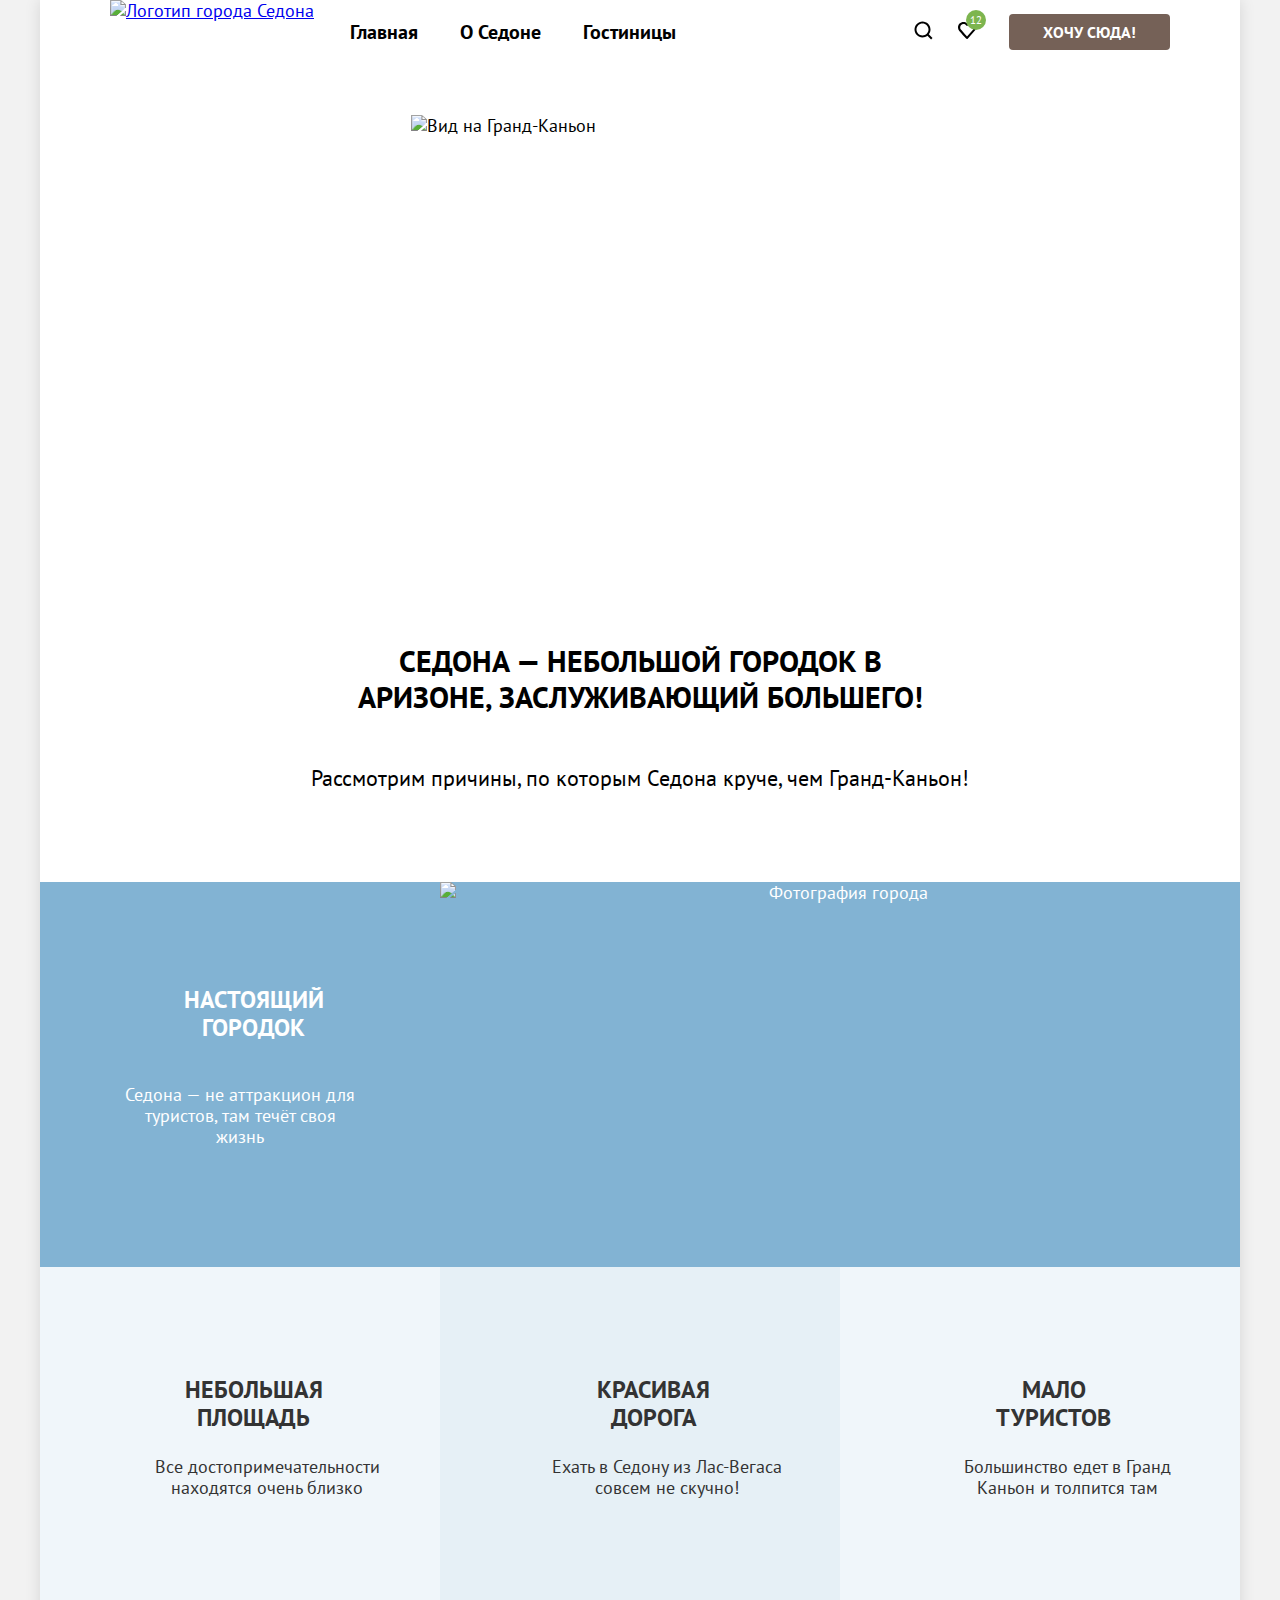
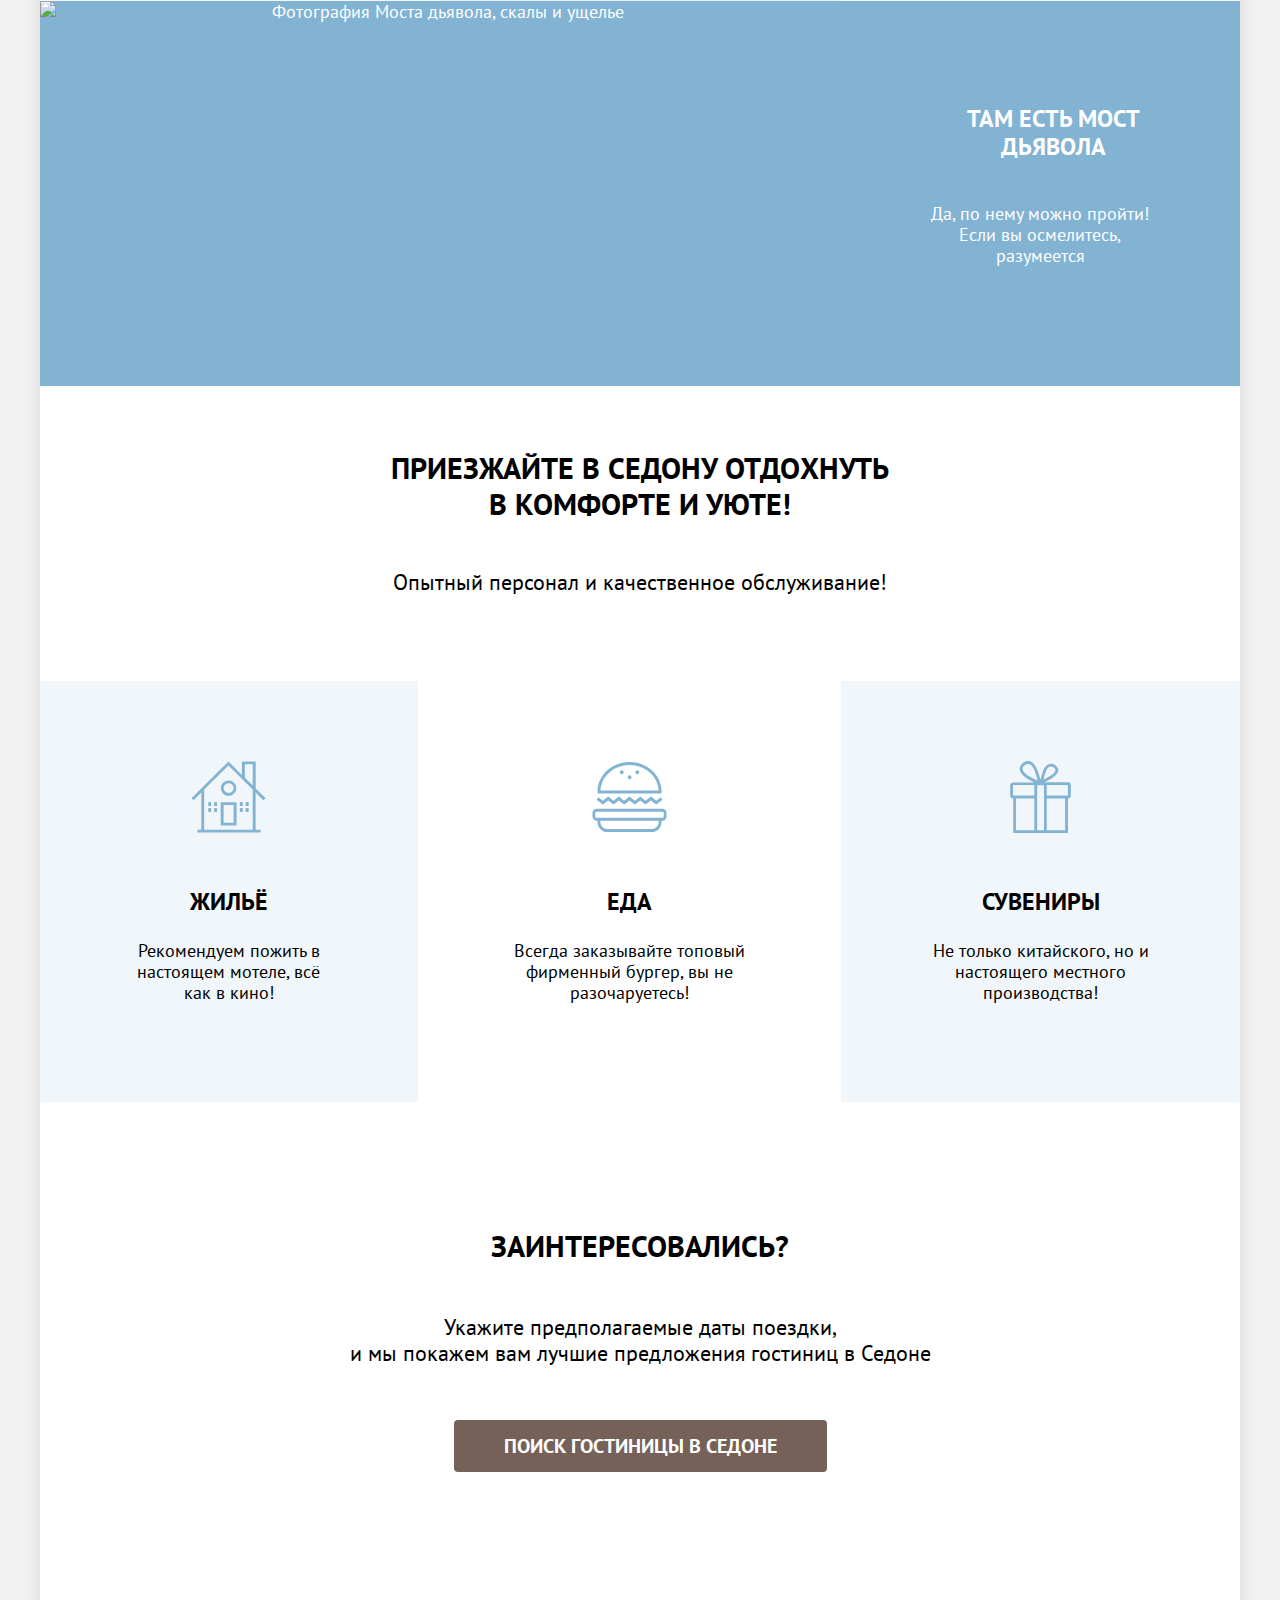
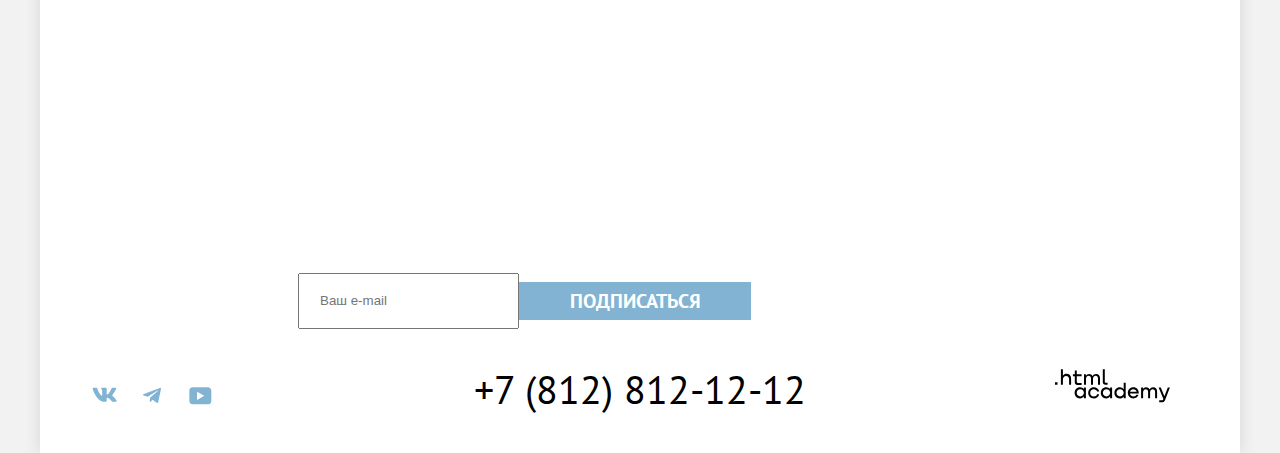
==== index.html @ f5851c2d "Вносит изменения в карточку гостиницы" ====
<!DOCTYPE html>
<html lang="ru">

  <head>
    <meta charset="utf-8">
    <title>HTML Academy: Седона</title>
    <link rel="stylesheet" href="styles/styles.css">
  </head>

  <body>
    <div class="page-wrapper">

      <header class="page-header">

        <!-- Главная навигация -->
        <nav class="navigation">
          <a class="logo" href="index.html" aria-current="page">
            <img src="images/header/logo.svg" width="140" height="70" alt="Логотип города Седона">
          </a>
          <ul class="navigation-list navigation-main">
            <li class="navigation-item navigation-item-active">
              <a class="navigation-link" href="#" aria-current="page">Главная</a>
            </li>
            <li class="navigation-item">
              <a class="navigation-link" href="#">О Седоне</a>
            </li>
            <li class="navigation-item">
              <a class="navigation-link" href="catalog.html">Гостиницы</a>
            </li>
          </ul>

          <!-- Пользовательское меню -->
          <ul class="navigation-list navigation-user">
            <li class="navigation-item">
              <a class="icon-button-search" href="#">
                <svg class="navigation-icon" aria-hidden="true" focusable="false" width="20" height="20"
                  viewBox="0 0 20 20" fill="none" xmlns="http://www.w3.org/2000/svg">
                  <path
                    d="m19.5 18.008-3.7-3.68c1-1.292 1.7-2.983 1.7-4.872 0-4.376-3.6-7.956-8-7.956s-8 3.68-8 8.055c0 4.376 3.6 7.956 8 7.956 1.8 0 3.5-.597 4.9-1.69l3.7 3.679 1.4-1.492Zm-10-2.486c-3.3 0-6-2.685-6-5.967 0-3.282 2.7-5.967 6-5.967s6 2.685 6 5.967c0 3.282-2.7 5.967-6 5.967Z"
                    fill="#000" />
                </svg>
                <span class="visually-hidden">Поиск</span>
              </a>
            </li>
            <li class="navigation-item">
              <a class="icon-button-favor" href="#">
                <svg class="navigation-icon" aria-hidden="true" focusable="false" width="20" height="20"
                  viewBox="0 0 20 20" fill="none" xmlns="http://www.w3.org/2000/svg">
                  <path
                    d="M9.9 19c-.3 0-.6-.1-.8-.4-5.4-6.1-6.7-7.5-7-7.9C1.4 9.8 1 8.6 1 7.4 1 4.4 3.4 2 6.5 2 7.8 2 9 2.5 10 3.3c1-.8 2.3-1.3 3.5-1.3 3 0 5.5 2.4 5.5 5.4 0 1.3-.5 2.5-1.3 3.4l-7 7.9c-.2.2-.4.3-.8.3Zm-6-9.5c.3.4 3.5 4 6.1 6.9l6.2-7c.5-.5.7-1.2.7-2 0-1.8-1.5-3.3-3.3-3.3-1 0-2 .5-2.7 1.3-.3.3-.6.4-.9.4-.3 0-.6-.2-.8-.4-.7-.8-1.7-1.3-2.7-1.3-1.8 0-3.3 1.5-3.3 3.3-.1.9.3 1.6.7 2.1-.1 0-.1 0 0 0Z"
                    fill="#000" />
                </svg>
                <span class="visually-hidden">Избранное</span>
                <span class="icon-counter">12</span>
              </a>
            </li>
            <li class="navigation-item">
              <a class="navigation-button button" href="#">Хочу сюда!</a>
            </li>
          </ul>
        </nav>

      </header>

      <main class="main-container page-main">

        <!-- Центральная вывеска -->

        <section class="hero">
          <h1 class="visually-hidden">Туристический город Седона</h1>
          <img class="hero-img" src="images/hero/welcome.svg" width="458" height="352" alt="Вид на Гранд-Каньон">
        </section>

        <!--- Секция с преимуществами --->

        <section class="advantages">
          <h2 class="hero-title">Седона — небольшой городок в Аризоне, заслуживающий большего!</h2>
          <p class="hero-description">Рассмотрим причины, по которым Седона круче, чем Гранд-Каньон!</p>

          <ol class="advantages-list">
            <li class="advantages-item-picture advantages-dark">
              <div class="advantages-wrapper">
                <h3 class="advantages-title">Настоящий городок</h3>
                <p class="advantages-text">Седона — не аттракцион для туристов, там течёт своя жизнь</p>
              </div>
              <img class="advantages-img" src="images/main/photo-1.jpg" width="800" height="385"
                alt="Фотография города">
            </li>
            <li class="advantages-item advantages-light">
              <h3 class="advantages-title">Небольшая площадь</h3>
              <p class="advantages-text">Все достопримечательности находятся очень близко</p>
            </li>
            <li class="advantages-item advantages-average">
              <h3 class="advantages-title">Красивая дорога</h3>
              <p class="advantages-text">Ехать в Седону из Лас-Вегаса совсем не скучно!</p>
            </li>
            <li class="advantages-item advantages-light">
              <h3 class="advantages-title">Мало туристов</h3>
              <p class="advantages-text">Большинство едет в Гранд Каньон и толпится там</p>
            </li>
            <li class="advantages-picture-item advantages-dark">
              <img class="advantages-img" src="images/main/photo-2.jpg" width="800" height="385"
                alt="Фотография Моста дьявола, скалы и ущелье">
              <div class="advantages-wrapper">
                <h3 class="advantages-title">Там есть мост дьявола</h3>
                <p class="advantages-text">Да, по нему можно пройти! Если вы осмелитесь, разумеется</p>
              </div>
            </li>
          </ol>
        </section>

        <!-- Приглашение -->
        <section class="invitation">
          <h2 class="invitation-title">Приезжайте в Седону отдохнуть в комфорте и уюте!</h2>
          <p class="invitation-text">Опытный персонал и качественное обслуживание!</p>
        </section>

        <!-- Особенности -->
        <section class="features">
          <h2 class="visually-hidden">Особенности</h2>
          <ul class="features-list">
            <li class="features-average features-house">
              <h3 class="features-title">Жильё</h3>
              <p class="features-text">Рекомендуем пожить в настоящем мотеле, всё как в кино!</p>
            </li>
            <li class="features-light features-food">
              <h3 class="features-title">Еда</h3>
              <p class="features-text">Всегда заказывайте топовый фирменный бургер, вы не разочаруетесь!</p>
            </li>
            <li class="features-average  features-souvenir">
              <h3 class="features-title">Сувениры</h3>
              <p class="features-text">Не только китайского, но и настоящего местного производства!</p>
            </li>
          </ul>
        </section>

        <!-- Поиск -->
        <section class="search">
          <h2 class="visually-hidden">Поиск гостиницы</h2>
          <p class="search-title">Заинтересовались?</p>
          <p class="search-text">Укажите предполагаемые даты поездки,<br> и мы покажем вам лучшие предложения гостиниц в
            Седоне</p>
          <a class="search-button button" href="catalog.html">Поиск гостиницы в Седоне</a>
        </section>

        <!-- Подписаться -->
        <section class="subscribe">
          <h2 class="subscribe-title">Подпишитесь на рассылку</h2>
          <p class="subscribe-description">Только полезная информация и никакого спама,<br>честное бойскаутское!</p>
          <form class="subscribe-form" action="https://echo.htmlacademy.ru/" method="post">
            <p class="subscribe-email">
              <label class="visually-hidden" for="subscribe-mail">Ваш e-mail</label>
              <input class="field" type="email" id="subscribe-mail" name="subscribe-mail" placeholder="Ваш e-mail"
                required>
              <button class="email-button button" type="submit"> Подписаться</button>
            </p>
          </form>
        </section>

      </main>

      <footer class="page-footer">

        <!-- Соц сети -->
        <section class="social">
          <h2 class="visually-hidden">Социальные сети</h2>
          <ul class="social-list">
            <li class="social-item">
              <a class="social-button" href="https://vk.com/htmlacademy">
                <svg aria-hidden="true" focusable="false" width="25" height="15" viewBox="0 0 25 15" fill="none"
                  xmlns="http://www.w3.org/2000/svg">
                  <path fill-rule="evenodd" clip-rule="evenodd"
                    d="M24.116 1.804c.166-.546 0-.948-.795-.948h-2.625c-.668 0-.976.347-1.143.73 0 0-1.335 3.196-3.226 5.272-.612.602-.89.793-1.224.793-.167 0-.418-.19-.418-.738V1.804c0-.656-.184-.948-.74-.948H9.817c-.417 0-.668.304-.668.593 0 .621.946.765 1.043 2.513V7.76c0 .833-.153.984-.487.984-.89 0-3.055-3.21-4.34-6.885-.249-.715-.5-1.003-1.172-1.003H1.566c-.75 0-.9.347-.9.73 0 .682.89 4.07 4.145 8.551 2.17 3.06 5.225 4.72 8.008 4.72 1.67 0 1.875-.369 1.875-1.004V11.54c0-.737.158-.884.687-.884.39 0 1.057.192 2.615 1.667 1.78 1.75 2.073 2.533 3.075 2.533h2.625c.75 0 1.126-.368.91-1.096-.238-.724-1.088-1.775-2.215-3.022-.612-.71-1.53-1.475-1.809-1.858-.389-.49-.278-.71 0-1.147 0 0 3.2-4.426 3.533-5.929h.001Z"
                    fill="#83B3D3" />
                </svg>
                <span class="visually-hidden">Vkontakte</span>
              </a>
            </li>
            <li class="social-item">
              <a class="social-button" href="https://t.me/htmlacademy">
                <svg aria-hidden="true" focusable="false" width="18" height="17" viewBox="0 0 18 17" fill="none"
                  xmlns="http://www.w3.org/2000/svg">
                  <path
                    d="M16.785.956.84 7.104C-.248 7.541-.24 8.148.64 8.42l4.094 1.277 9.472-5.976c.448-.272.857-.126.52.173l-7.673 6.925H7.05l.002.001-.283 4.22c.414 0 .597-.19.829-.414l1.988-1.934 4.136 3.055c.762.42 1.31.205 1.5-.706l2.715-12.795c.278-1.114-.425-1.618-1.153-1.29Z"
                    fill="#83B3D3" />
                </svg>
                <span class="visually-hidden">Telegram</span>
              </a>
            </li>
            <li class="social-item">
              <a class="social-button" href="https://www.youtube.com/user/htmlacademyru">
                <svg aria-hidden="true" focusable="false" width="23" height="18" viewBox="0 0 23 18" fill="none"
                  xmlns="http://www.w3.org/2000/svg">
                  <path
                    d="M18.94.356H3.507C1.647.356.333 1.95.333 3.756V13.85c0 1.913 1.314 3.506 3.174 3.506H19.16c1.642 0 3.174-1.593 3.174-3.4v-10.2c-.219-1.806-1.532-3.4-3.393-3.4ZM7.995 12.894V4.819l7.333 4.037-7.333 4.038Z"
                    fill="#83B3D3" />
                </svg>
                <span class="visually-hidden">YouTube</span>
              </a>
            </li>
          </ul>
        </section>

        <!-- Контакты -->
        <address>
          <a class="contacts" href="tel:+78128121212">+7 (812) 812-12-12</a>
        </address>
        <section class="logo-developer">
          <h2 class="visually-hidden">Разработчик</h2>
          <a class="htmlacademy-link" href="https://htmlacademy.ru">
            <svg aria-hidden="true" focusable="false" width="115" height="34" viewBox="0 0 115 34" fill="none"
              xmlns="http://www.w3.org/2000/svg">
              <path
                d="M0 13.256v2.6h2.5v-2.6H0Zm11.6-8.4c-1.6 0-2.8.7-3.6 1.7h-.1v-6.2h-2v15.5h2v-5.3c0-2.1 1.3-3.6 3.3-3.6 1.8 0 2.9 1.4 2.9 3.2v5.7h2v-6.1c.1-3-1.8-4.9-4.5-4.9Zm15 .3h-4.8v-3.7h-2v3.8h-1.9v2h1.9v6c0 1.7 1 2.7 2.7 2.7h4.1v-2h-3.7c-.7 0-1.1-.4-1.1-1.1v-5.7h4.8v-2Zm14.5-.2c-1.6 0-2.9.8-3.5 2.1h-.1c-.6-1.2-1.8-2.1-3.4-2.1-1.4 0-2.5.8-3.1 1.8h-.1v-1.6H29v10.6h2v-5.4c0-2 1-3.5 2.6-3.5 1.5 0 2.4 1 2.4 2.6v6.3h2v-5.6c0-2.4 1.4-3.3 2.6-3.3 1.5 0 2.4 1 2.4 2.6v6.3h2v-6.5c.1-2.5-1.4-4.3-3.9-4.3Zm6.7 8.1c0 1.7 1 2.7 2.8 2.7h2v-2h-1.7c-.7 0-1.1-.4-1.1-1.1V.356h-2v12.7Zm-18.9 7c-.9-1.1-2.2-1.8-3.9-1.8-3.1 0-5.4 2.3-5.4 5.6s2.3 5.6 5.4 5.6c1.8 0 3-.8 3.8-1.9h.1v1.6h2v-10.6h-2v1.5Zm-3.6 7.4c-2.2 0-3.6-1.6-3.6-3.6s1.4-3.6 3.6-3.6 3.6 1.6 3.6 3.6c0 1.9-1.4 3.6-3.6 3.6Zm18.9-5.1c-.5-2.4-2.6-4.1-5.4-4.1-3.4 0-5.6 2.5-5.6 5.6 0 3.1 2.2 5.6 5.6 5.6 2.8 0 4.9-1.8 5.4-4.2h-2.1c-.4 1.3-1.7 2.3-3.3 2.3-2.2 0-3.6-1.6-3.6-3.6s1.4-3.6 3.6-3.6c1.6 0 2.8 1 3.3 2.2h2.1v-.2Zm10.9-2.3c-.9-1.1-2.2-1.8-3.9-1.8-3.1 0-5.4 2.3-5.4 5.6s2.3 5.6 5.4 5.6c1.8 0 3-.8 3.8-1.9h.1v1.6h2v-10.6h-2v1.5Zm-3.6 7.4c-2.2 0-3.6-1.6-3.6-3.6s1.4-3.6 3.6-3.6 3.6 1.6 3.6 3.6c0 1.9-1.5 3.6-3.6 3.6Zm17.2-7.3c-.9-1.1-2.2-1.9-3.9-1.9-3.1 0-5.4 2.3-5.4 5.6s2.2 5.6 5.4 5.6c1.7 0 3-.8 3.8-1.8h.1v1.5h2v-15.4h-2v6.4Zm-3.6 7.3c-2.2 0-3.6-1.6-3.6-3.6s1.4-3.6 3.6-3.6 3.6 1.6 3.6 3.6c-.1 2-1.5 3.6-3.6 3.6Zm13.2-9.2c-3.3 0-5.5 2.5-5.5 5.6 0 3 2.1 5.6 5.5 5.6 2.5 0 4.5-1.3 5.2-3.6h-2.1c-.5 1-1.6 1.6-3 1.6-1.9 0-3.3-1.3-3.4-2.9h8.8c.2-3.6-2-6.3-5.5-6.3Zm0 1.9c1.7 0 3 1 3.3 2.6h-6.5c.3-1.5 1.5-2.6 3.2-2.6Zm19.9-1.9c-1.6 0-2.9.8-3.6 2h-.1c-.6-1.2-1.8-2-3.4-2-1.4 0-2.5.7-3.1 1.8v-1.5h-1.9v10.6h2v-5.4c0-2 1-3.4 2.6-3.5 1.5 0 2.4 1 2.4 2.6v6.3h2v-5.6c0-2.4 1.4-3.3 2.6-3.3 1.5 0 2.4 1 2.4 2.6v6.3h2v-6.5c.1-2.6-1.4-4.4-3.9-4.4Zm11.2 9.1-3.6-8.9h-2.2l4.8 11.6c-.3.9-.7 1.2-1.7 1.2h-2.5v2h2.5c1.8 0 2.8-.8 3.5-2.6l4.7-12.2h-2.1l-3.4 8.9Z"
                fill="#000" />
            </svg>
          </a>
        </section>

      </footer>

    </div>
  </body>

</html>
---- styles/styles.css ----
@font-face {
  font-family: "PT Sans";
  font-style: normal;
  font-weight: 400;
  src: url("../fonts/ptsans-400.woff2") format("woff2");
  font-display: swap;
}

@font-face {
  font-family: "PT Sans";
  font-style: normal;
  font-weight: 700;
  src: url("../fonts/ptsans-700.woff2") format("woff2");
  font-display: swap;
}

/* --- базовые настройки --- */
*,
*::before,
*::after {
  box-sizing: border-box;
}

html {
  height: 100%;
}

body {
  margin: 0;
  display: flex;
  flex-direction: column;
  min-height: 100%;
  font-family: "PT Sans", sans-serif;
  font-size: 18px;
  line-height: 21px;
  font-weight: 400;
  font-style: normal;
  color: #000000;
  background-color: #f2f2f2;
}

.visually-hidden {
  position: absolute;
  width: 1px;
  height: 1px;
  margin: -1px;
  padding: 0;
  border: 0;
  clip: rect(0 0 0 0);
  overflow: hidden;
}

.button {
  display: inline-block;
  font-family: inherit;
  box-sizing: border-box;
  font-weight: 700;
  font-size: 16px;
  line-height: 20px;
  color: #ffffff;
  background-color: #000000;
  text-align: center;
  text-decoration: none;
  text-transform: uppercase;
  border: none;
  cursor: pointer;
}

.page-wrapper {
  color: #000000;
  background-color: #ffffff;
  width: 1200px;
  margin: 0 auto;
  box-shadow: 0 0 15px 0 rgba(0, 0, 0, 0.12);
}


/* Главная страница */


/* header */

.page-header {
  display: flex;
  padding-left: 70px;
  padding-right: 70px;
  box-sizing: border-box;
}

.navigation {
  display: flex;
  flex-grow: 1;
}

.logo {
  display: block;
  margin-bottom: -10px;
}

.navigation-list {
  display: flex;
  flex-wrap: wrap;
  margin: 0;
  padding: 0;
  list-style-type: none;
  align-items: center;
}

.navigation-main {
  display: flex;
  flex-wrap: wrap;
  column-gap: 10px;
  row-gap: 5px;
  margin-left: 20px;
}

.navigation-user {
  display: flex;
  flex-wrap: nowrap;
  margin-left: auto;
}

.navigation-link {
  display: block;
  padding: 20px 16px;
  text-align: center;
  font-weight: 700;
  font-size: 20px;
  line-height: 24px;
  color: #000000;
  text-decoration: none;
}
.navigation-icon {
  fill: #000000;
}

.icon-button-search {
  display: block;
  min-width: 20px;
  min-height: 20px;
  padding-left: 12px;
  padding-right: 12px;

}

.icon-button-favor {
  position: relative;
  display: block;
  min-width: 20px;
  min-height: 20px;
  padding-left: 12px;
  padding-right: 12px;
  background-size: 20px 20px;

}

.icon-counter {
  position: absolute;
  display: flex;
  justify-content: center;
  top: -10px;
  right: 3px;
  font-size: 11px;
  line-height: 10px;
  color: #ffffff;
  background-color: #7db54f;
  width: 20px;
  height: 20px;
  border-radius: 50%;
  text-decoration: none;
  align-items: center;
}

.navigation-button {
  display: block;
  padding: 8px 34px;
  margin-left: 20px;
  background-color: #756157;
  border-radius: 4px;
}

/* main */

.main-container {
  flex-grow: 1;
  margin: 0;
  padding: 0;
}

.hero {
  background-color: #44777d;
  background: url("../images/hero/divider.svg"), url("../images/hero/index-background.jpg");
  background-size: 100% auto, cover;
  background-repeat: no-repeat;
  background-position: left bottom, left top;
  padding-top: 51px;
  padding-bottom: 82px;
}

.hero-img {
  display: block;
  margin: 0 auto;
}

.hero-title {
  font-weight: 700;
  font-size: 30px;
  line-height: 36px;
  padding-top: 69px;
  padding-right: 290px;
  padding-bottom: 25px;
  padding-left: 290px;
  text-align: center;
  text-transform: uppercase;
}

.hero-description {
  font-size: 22px;
  line-height: 26px;
  padding-bottom: 69px;
  text-align: center;
}



/* преимущества  */


.advantages-list {
  display: flex;
  flex-wrap: wrap;
  margin: 0;
  padding: 0;
  text-align: center;
  list-style-type: none;
}

.advantages-title {
  font-weight: 700;
  font-size: 24px;
  line-height: 28px;
  min-width: 175px;
  padding-left: 27px;
  text-align: center;
  text-transform: uppercase;
}

.advantages-text {
  min-width: 230px;
  text-align: center;
}

.advantages-item-picture {
  display: flex;
}

.advantages-picture-item {
  display: flex;
}

.advantages-wrapper {
  display: flex;
  flex-direction: column;
  text-align: center;
  margin: 80px 85px;
}

.advantages-dark {
  color: #ffffff;
  background-color: #82b3d3;
}

.advantages-light {
  width: 400px;
  color: #333333;
  background-color: #83b3d31f;
  padding: 85px 112px;
}

.advantages-average {
  width: 400px;
  color: #333333;
  background-color: #83b3d333;
  padding: 85px 112px;
}


/* приглашение  */

.invitation {
  display: flex;
  flex-direction: column;
  align-items: center;
}

.invitation-title {
  display: block;
  font-weight: 700;
  font-size: 30px;
  line-height: 36px;
  width: 505px;
  padding-top: 64px;
  padding-bottom: 25px;
  margin: 0 auto;
  text-align: center;
  text-transform: uppercase;
}

.invitation-text {
  font-size: 22px;
  line-height: 26px;
  padding-bottom: 64px;
  text-align: center;
}

/* особенности  */

.features-list {
  display: flex;
  margin: 0;
  padding: 0;
  text-align: center;
  list-style-type: none;

}


.features-average {
  background-color: #83b3d31f;
}

.features-light {
  background-color: #ffffff;
}


.features-house {
  background-size: 75px 72px;
  background-image: url("../images/main/house.svg");
  background-repeat: no-repeat;
  background-position: center 80px;
  padding: 81px 85px;
}

.features-food {

  background-size: 75px 72px;
  background-image: url("../images/main/food.svg");
  background-repeat: no-repeat;
  background-position: center 80px;
  padding: 81px 85px;
}

.features-souvenir {
  background-size: 75px 72px;
  background-image: url("../images/main/souvenir.svg");
  background-repeat: no-repeat;
  background-position: center 80px;
  padding: 81px 85px;
}

.features-title {
  font-weight: 700;
  font-size: 24px;
  line-height: 28px;
  padding-top: 102px;
  text-align: center;
  text-transform: uppercase;
}

.features-text {
  text-align: center;
}


/* поиск   */

.search {
  text-align: center;
  margin-bottom: 96px;
}

.search-title {
  font-weight: 700;
  font-size: 30px;
  line-height: 36px;
  text-transform: uppercase;
  padding-top: 96px;
  padding-bottom: 20px;
}

.search-text {
  font-size: 22px;
  line-height: 26px;
  margin-bottom: 54px;
}

.search-button {
  font-weight: 700;
  font-size: 20px;
  line-height: 36px;
  color: #ffffff;
  background-color: #756157;
  text-transform: uppercase;
  text-decoration: none;
  padding: 8px 50px;
  border-radius: 4px;
}

/* подписка   */
.subscribe {
  margin: 0;
  padding: 0;
  background-color: #44777d;
  background: url("../images/main/subscribe.jpg");
  background-size: 100% auto;
  background-repeat: no-repeat;
  color: #ffffff;
  text-align: center;
}

.subscribe-catalog {
  background-color: #ffffff;
  text-align: center;
}

.subscribe-title {
  font-weight: 700;
  font-size: 30px;
  line-height: 36px;
  padding-top: 96px;
  padding-bottom: 20px;
  text-transform: uppercase;
}

.subscribe-description {
  font-size: 22px;
  line-height: 26px;
  min-width: 475px;
  padding-bottom: 54px;
  text-align: center;
}


.subscribe-email {
  display: flex;
  padding-left: 258px;
  width: 684px;
  align-items: center;
}

.field {
  padding: 14px 20px;
  line-height: 24px;
  width: 452px;
}

.email-button {
  font-size: 20px;
  line-height: 36px;
  background-color: #82b3d3;
  min-width: 232px;
}

/* footer  */

.page-footer {
  display: flex;
  justify-content: space-between;
  margin-top: 40px;
  margin-bottom: 30px;
}

.social-list {
  display: flex;
  flex-wrap: wrap;
  list-style-type: none;
}

.social-button {
  display: flex;
  flex-wrap: wrap;
  justify-content: center;
  align-items: center;
  width: 48px;
}

.contacts {
  width: 720px;
  font-size: 40px;
  line-height: 40px;
  color: #000000;
  background-color: #ffffff;
  font-style: normal;
  text-decoration: none;
  text-align: center;
}

.logo-developer {
  min-width: 115px;
  margin-right: 70px;
}

/* вторая страница*/


/* поиск  */

/* {
  margin-bottom: -10px;
}*/

.select {
  color: #ffffff;
  background-image: url("../images/catalog/catalog-background.jpg");
  background-size: 100% auto;
  background-repeat: no-repeat;
}

.select h1 {
  font-weight: 700;
  font-size: 60px;
  line-height: 78px;
}

.breadcrumbs {
  display: flex;
  text-align: center;
}

.breadcrumbs-list {
  display: flex;
  height: 21px;
  list-style-type: none;
  text-align: center;
}

.breadcrumbs-home {
  height: 12px;
  width: 12px;
  margin-top: 3px;
  margin-right: 10px;
  background-image: url("../images/catalog/home.svg");
  background-repeat: no-repeat;
  background-position: center;

}

.breadcrumbs-corner {
  height: 12px;
  width: 12px;
  margin-top: 3px;
  margin-right: 10px;
  background-image: url("../images/catalog/corner.svg");
  background-repeat: no-repeat;
  background-position: center;
}

.breadcrumbs-title {
  font-size: 16px;
  line-height: 21px;
  color: #ffffff;
  text-decoration: none;
}

.filter {
  display: flex;
  flex-wrap: wrap;

}

.filter-group {
  border: none;
}

.filter-title {
  font-weight: 700;
  font-size: 20px;
  line-height: 24px;
}

.filter-list {
  list-style-type: none;
}

.control-label {
  font-size: 18px;
  line-height: 23px;
}

.filter-title {
  font-weight: 700;
  font-size: 20px;
  line-height: 24px;
}

.filter-button {
  display: flex;
  flex-direction: column;
}

.apply {
  background-color: #82b3d3;
}

.reset {
  background-color: transparent;
}


/* результат*/

.search-list {
  display: flex;
  width: 1060px;
  justify-content: space-between;
  margin: 0 auto;
}

.search-result-hotel {
  width: 338px;
}

.search-result-hotel {
  font-weight: 700;
  font-size: 30px;
  line-height: 36px;
  color: #000000;
  background-color: #ffffff;
  text-transform: uppercase;
}

.view {
  display: flex;
  flex-wrap: wrap;
  list-style-type: none;
}

.sorting-type {
  font-size: 18px;
  line-height: 21px;

}

/* каталог гостиниц */

.hotel-list {
  display: grid;
  grid-template-columns: repeat(3, 1fr);
  gap: 20px;
  margin-bottom: 40px;
  list-style-type: none;
  padding: 0 70px;
}

.hotel-card {
  display: grid;
  grid-template-columns: repeat(2, 140px);
  gap: 16px 20px;
  width: 340px;
  padding: 20px;
  border: 1px solid #E6E6E6;
  border-radius: 4px;
}

.hotel-card-link {
  grid-column: 1 / -1;
}

.hotel-card-name {
  font-weight: 700;
  font-size: 24px;
  line-height: 28px;
  color: #000000;
  background-color: #ffffff;

}

.hotel-card-title {
  font-size: 18px;
  line-height: 21px;
}

.hotel-card-price {
  font-size: 18px;
  line-height: 21px;
  text-align: right;
}

.hotel-card-title-detail {
  font-weight: 700;
  font-size: 16px;
  line-height: 20px;
  color: #ffffff;
  background-color: #756157;
  text-transform: uppercase;
  text-decoration: none;
  text-align: center;
  border: none;
  padding: 8px 26px;
  border-radius: 4px;
}

.hotel-card-title-favour {
  font-weight: 700;
  font-size: 16px;
  line-height: 20px;
  color: #ffffff;
  background-color: #82b3d3;
  text-transform: uppercase;
  text-decoration: none;
  border: none;
  border-radius: 4px;
}

.hotel-card-rating {
  font-weight: 700;
  font-size: 16px;
  line-height: 20px;
  color: #333333;
  background-color: #f2f2f2;
  text-transform: uppercase;
  text-decoration: none;
  text-align: center;
  padding-top: 9px;
  padding-bottom: 8px;
  border-radius: 4px;
}

/* пагинация*/

.pagination {
  display: flex;
  flex-wrap: wrap;
  column-gap: 8px;
  padding-top: 40px;
  list-style-type: none;
}


.pagination-link {
  font-weight: 700;
  font-size: 20px;
  line-height: 36px;
  color: #ffffff;
  background-color: #82b3d3;
  min-width: 60px;
  padding: 12px 24px;
  text-decoration: none;
  text-align: center;
  border-radius: 4px;
}

.pagination-current {
  color: #000000;
  background-color: #f2f2f2;
}

.pagination-ellipsis {
  color: #000000;
  background-color:#ffffff;
}
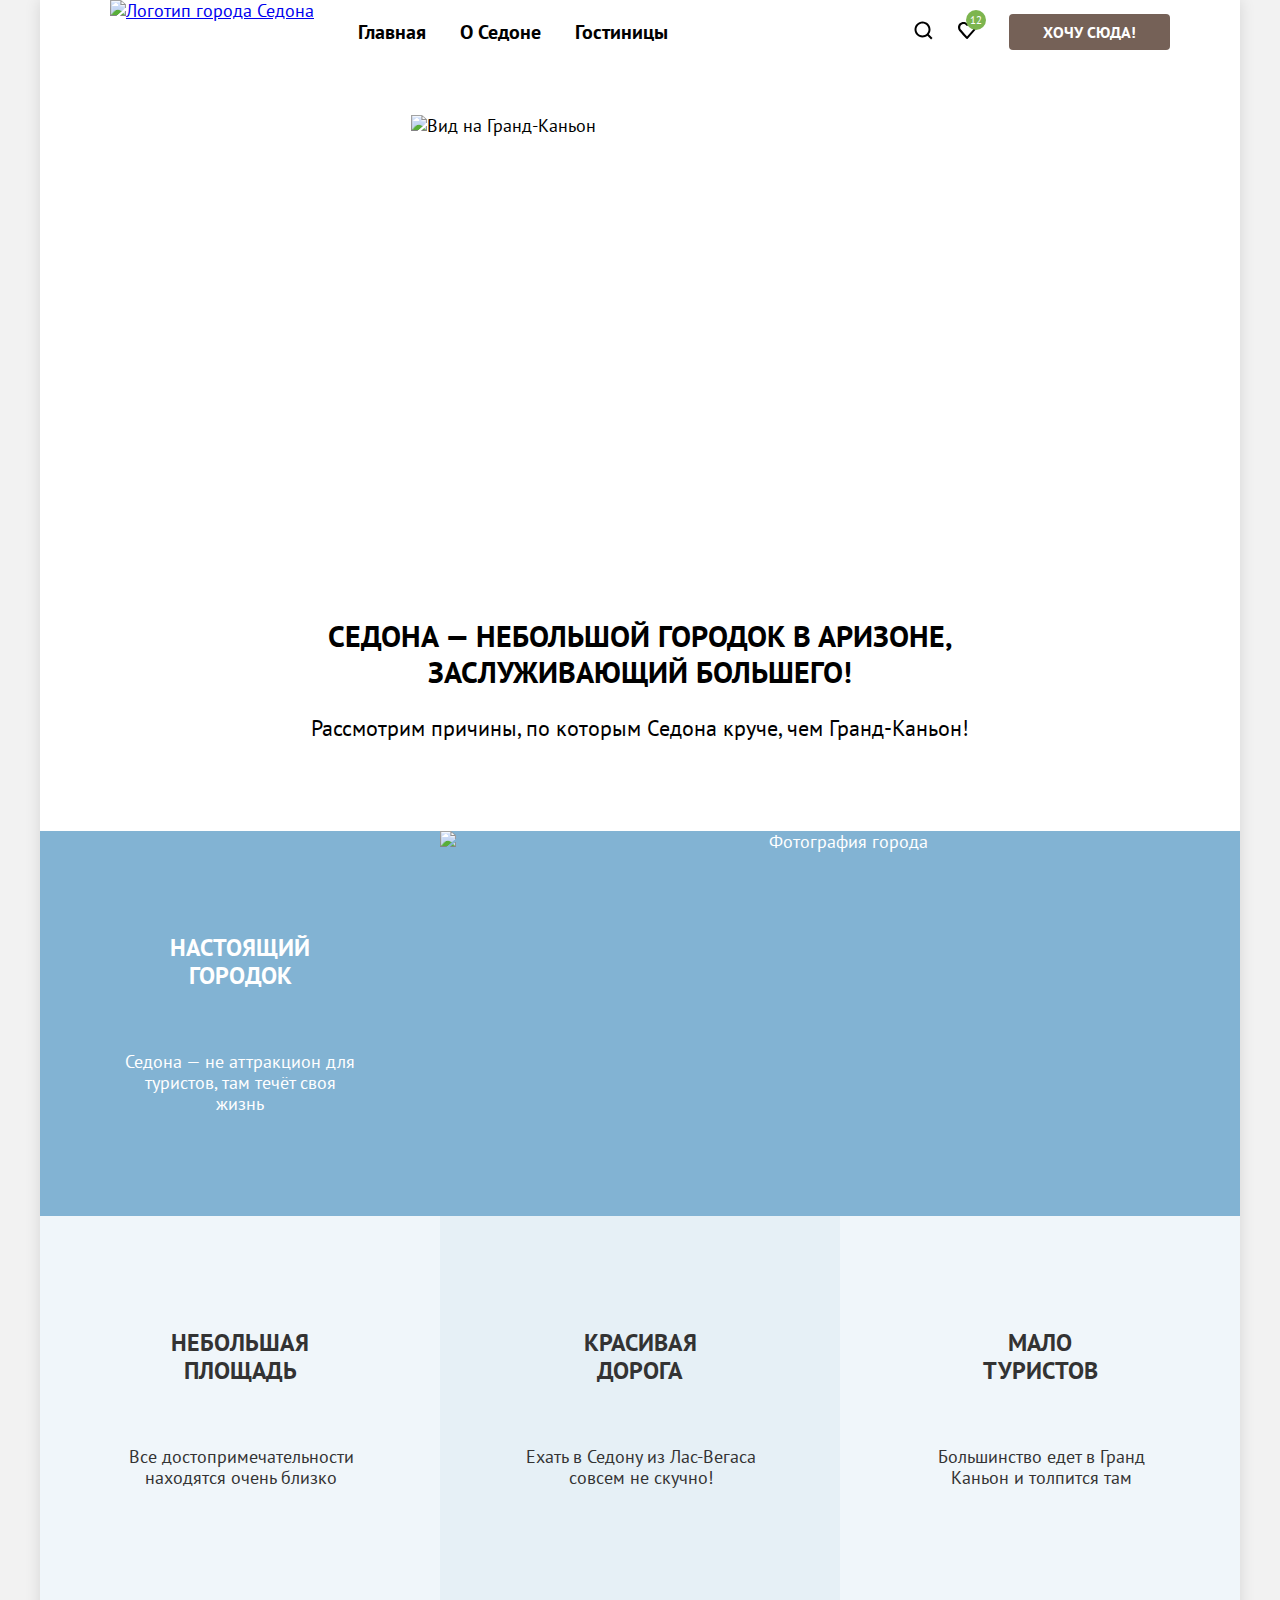
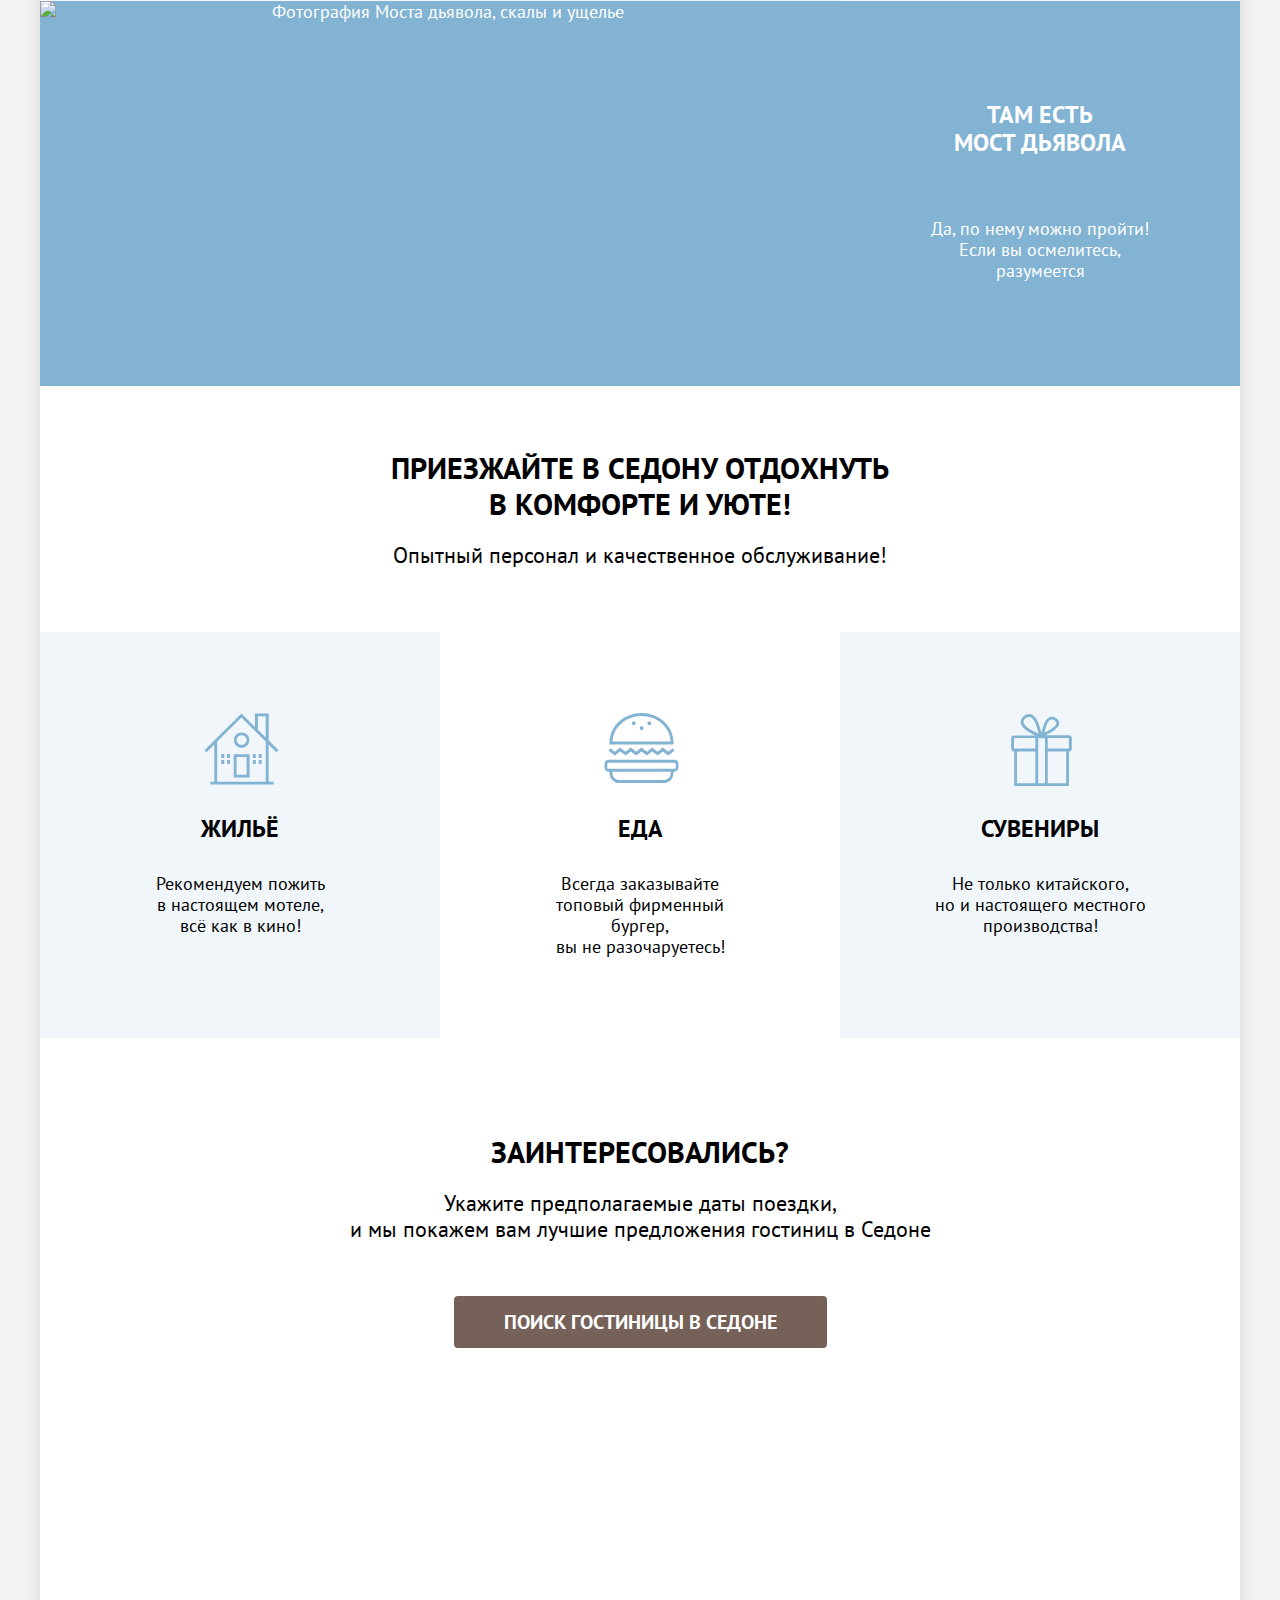
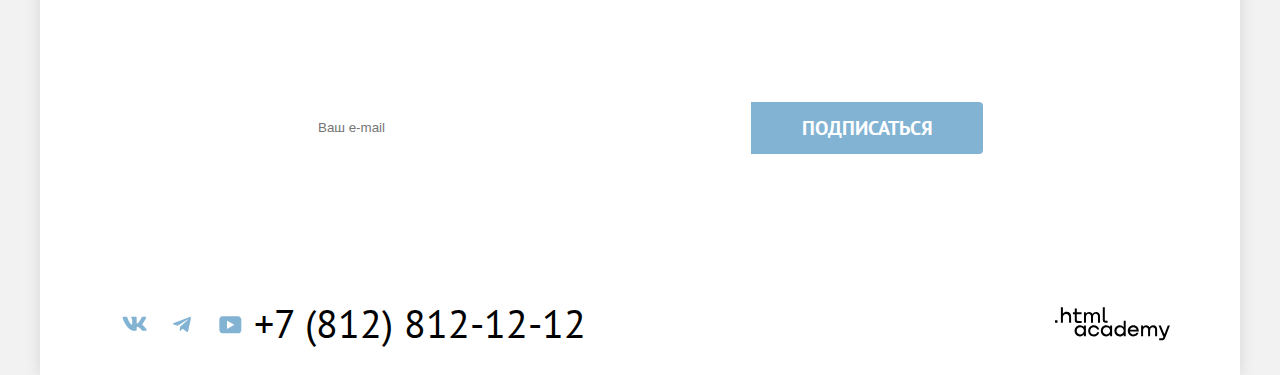
==== commit c4b64c13: "Вносит поправки после замечаний наставника" ====
--- a/index.html
+++ b/index.html
@@ -91,18 +91,18 @@
               <p class="advantages-text">Все достопримечательности находятся очень близко</p>
             </li>
             <li class="advantages-item advantages-average">
-              <h3 class="advantages-title">Красивая дорога</h3>
+              <h3 class="advantages-title">Красивая <br> дорога</h3>
               <p class="advantages-text">Ехать в Седону из Лас-Вегаса совсем не скучно!</p>
             </li>
             <li class="advantages-item advantages-light">
-              <h3 class="advantages-title">Мало туристов</h3>
+              <h3 class="advantages-title">Мало <br> туристов</h3>
               <p class="advantages-text">Большинство едет в Гранд Каньон и толпится там</p>
             </li>
             <li class="advantages-picture-item advantages-dark">
               <img class="advantages-img" src="images/main/photo-2.jpg" width="800" height="385"
                 alt="Фотография Моста дьявола, скалы и ущелье">
               <div class="advantages-wrapper">
-                <h3 class="advantages-title">Там есть мост дьявола</h3>
+                <h3 class="advantages-title">Там есть <br> мост дьявола</h3>
                 <p class="advantages-text">Да, по нему можно пройти! Если вы осмелитесь, разумеется</p>
               </div>
             </li>
@@ -121,15 +121,15 @@
           <ul class="features-list">
             <li class="features-average features-house">
               <h3 class="features-title">Жильё</h3>
-              <p class="features-text">Рекомендуем пожить в настоящем мотеле, всё как в кино!</p>
+              <p class="features-text">Рекомендуем пожить <br> в настоящем мотеле, <br> всё как в кино!</p>
             </li>
             <li class="features-light features-food">
               <h3 class="features-title">Еда</h3>
-              <p class="features-text">Всегда заказывайте топовый фирменный бургер, вы не разочаруетесь!</p>
+              <p class="features-text">Всегда заказывайте <br> топовый фирменный бургер, <br> вы не разочаруетесь!</p>
             </li>
             <li class="features-average  features-souvenir">
               <h3 class="features-title">Сувениры</h3>
-              <p class="features-text">Не только китайского, но и настоящего местного производства!</p>
+              <p class="features-text">Не только китайского, <br> но и настоящего местного <br> производства!</p>
             </li>
           </ul>
         </section>
--- a/styles/styles.css
+++ b/styles/styles.css
@@ -111,18 +111,19 @@
   flex-wrap: wrap;
   column-gap: 10px;
   row-gap: 5px;
-  margin-left: 20px;
+  margin-left: 32px;
 }
 
 .navigation-user {
   display: flex;
   flex-wrap: nowrap;
   margin-left: auto;
+  flex-shrink: 0;
 }
 
 .navigation-link {
   display: block;
-  padding: 20px 16px;
+  padding: 20px 12px;
   text-align: center;
   font-weight: 700;
   font-size: 20px;
@@ -206,18 +207,18 @@
   font-weight: 700;
   font-size: 30px;
   line-height: 36px;
-  padding-top: 69px;
-  padding-right: 290px;
-  padding-bottom: 25px;
-  padding-left: 290px;
-  text-align: center;
-  text-transform: uppercase;
+  margin: 0;
+  margin-bottom: 25px;
+  text-align: center;
+  text-transform: uppercase;
+  max-width: 700px;
 }
 
 .hero-description {
   font-size: 22px;
   line-height: 26px;
-  padding-bottom: 69px;
+  margin: 0;
+  margin-bottom: 90px;
   text-align: center;
 }
 
@@ -225,6 +226,12 @@
 
 /* преимущества  */
 
+.advantages {
+  padding-top: 69px;
+  display: flex;
+  flex-direction: column;
+  align-items: center;
+}
 
 .advantages-list {
   display: flex;
@@ -240,18 +247,21 @@
   font-size: 24px;
   line-height: 28px;
   min-width: 175px;
-  padding-left: 27px;
+  margin: 0;
+  margin-bottom: 61px;
   text-align: center;
   text-transform: uppercase;
 }
 
 .advantages-text {
   min-width: 230px;
+  margin: 0;
   text-align: center;
 }
 
 .advantages-item-picture {
   display: flex;
+  align-items: center;
 }
 
 .advantages-picture-item {
@@ -262,7 +272,7 @@
   display: flex;
   flex-direction: column;
   text-align: center;
-  margin: 80px 85px;
+  padding: 100px 80px;
 }
 
 .advantages-dark {
@@ -274,14 +284,14 @@
   width: 400px;
   color: #333333;
   background-color: #83b3d31f;
-  padding: 85px 112px;
+  padding: 113px 86px;
 }
 
 .advantages-average {
   width: 400px;
   color: #333333;
   background-color: #83b3d333;
-  padding: 85px 112px;
+  padding: 113px 86px;
 }
 
 
@@ -291,6 +301,8 @@
   display: flex;
   flex-direction: column;
   align-items: center;
+  padding-top: 64px;
+  margin-bottom: 64px;
 }
 
 .invitation-title {
@@ -299,9 +311,8 @@
   font-size: 30px;
   line-height: 36px;
   width: 505px;
-  padding-top: 64px;
-  padding-bottom: 25px;
   margin: 0 auto;
+  margin-bottom: 20px;
   text-align: center;
   text-transform: uppercase;
 }
@@ -309,7 +320,7 @@
 .invitation-text {
   font-size: 22px;
   line-height: 26px;
-  padding-bottom: 64px;
+  margin: 0;
   text-align: center;
 }
 
@@ -321,9 +332,7 @@
   padding: 0;
   text-align: center;
   list-style-type: none;
-
-}
-
+}
 
 .features-average {
   background-color: #83b3d31f;
@@ -332,37 +341,43 @@
 .features-light {
   background-color: #ffffff;
 }
-
 
 .features-house {
   background-size: 75px 72px;
   background-image: url("../images/main/house.svg");
   background-repeat: no-repeat;
-  background-position: center 80px;
+  background-position: 164px 81px;
+  max-width: 400px;
   padding: 81px 85px;
+  flex-grow: 1;
 }
 
 .features-food {
-
   background-size: 75px 72px;
   background-image: url("../images/main/food.svg");
   background-repeat: no-repeat;
-  background-position: center 80px;
+  background-position: 164px 80px;
+  max-width: 400px;
   padding: 81px 85px;
+  flex-grow: 1;
 }
 
 .features-souvenir {
   background-size: 75px 72px;
   background-image: url("../images/main/souvenir.svg");
   background-repeat: no-repeat;
-  background-position: center 80px;
+  background-position: 164px 82px;
+  max-width: 400px;
   padding: 81px 85px;
+  flex-grow: 1;
 }
 
 .features-title {
   font-weight: 700;
   font-size: 24px;
   line-height: 28px;
+  margin: 0;
+  margin-bottom: 30px;
   padding-top: 102px;
   text-align: center;
   text-transform: uppercase;
@@ -370,6 +385,7 @@
 
 .features-text {
   text-align: center;
+  margin: 0;
 }
 
 
@@ -378,20 +394,22 @@
 .search {
   text-align: center;
   margin-bottom: 96px;
+  padding-top: 96px;
 }
 
 .search-title {
   font-weight: 700;
   font-size: 30px;
   line-height: 36px;
-  text-transform: uppercase;
-  padding-top: 96px;
-  padding-bottom: 20px;
+  margin: 0;
+  margin-bottom: 20px;
+  text-transform: uppercase;
 }
 
 .search-text {
   font-size: 22px;
   line-height: 26px;
+  margin: 0;
   margin-bottom: 54px;
 }
 
@@ -408,9 +426,12 @@
 }
 
 /* подписка   */
+
 .subscribe {
   margin: 0;
   padding: 0;
+  padding-top: 96px;
+  padding-bottom: 86px;
   background-color: #44777d;
   background: url("../images/main/subscribe.jpg");
   background-size: 100% auto;
@@ -428,8 +449,8 @@
   font-weight: 700;
   font-size: 30px;
   line-height: 36px;
-  padding-top: 96px;
-  padding-bottom: 20px;
+  margin: 0;
+  margin-bottom: 20px;
   text-transform: uppercase;
 }
 
@@ -437,10 +458,10 @@
   font-size: 22px;
   line-height: 26px;
   min-width: 475px;
-  padding-bottom: 54px;
-  text-align: center;
-}
-
+  margin: 0;
+  margin-bottom: 54px;
+  text-align: center;
+}
 
 .subscribe-email {
   display: flex;
@@ -452,7 +473,9 @@
 .field {
   padding: 14px 20px;
   line-height: 24px;
-  width: 452px;
+  min-width: 453px;
+  border: none;
+  border-radius: 4px 0 0 4px;
 }
 
 .email-button {
@@ -460,20 +483,26 @@
   line-height: 36px;
   background-color: #82b3d3;
   min-width: 232px;
+  padding-top: 8px;
+  padding-bottom: 8px;
+  border-radius:0 4px 4px 0;
 }
 
 /* footer  */
 
 .page-footer {
   display: flex;
-  justify-content: space-between;
-  margin-top: 40px;
-  margin-bottom: 30px;
+  /*justify-content: space-between;*/
+  padding: 45px 70px 30px;
 }
 
 .social-list {
   display: flex;
   flex-wrap: wrap;
+  margin: 0;
+  padding: 0;
+  margin-top: 13px;
+  max-width: 180px;
   list-style-type: none;
 }
 
@@ -483,6 +512,10 @@
   justify-content: center;
   align-items: center;
   width: 48px;
+}
+
+.address {
+  margin-left: 236px;
 }
 
 .contacts {
@@ -497,8 +530,8 @@
 }
 
 .logo-developer {
-  min-width: 115px;
-  margin-right: 70px;
+  margin-left: auto;
+  padding-top: 4px;
 }
 
 /* вторая страница*/
@@ -515,12 +548,15 @@
   background-image: url("../images/catalog/catalog-background.jpg");
   background-size: 100% auto;
   background-repeat: no-repeat;
+  padding: 70px;
+  padding-top: 35px;
 }
 
 .select h1 {
   font-weight: 700;
   font-size: 60px;
   line-height: 78px;
+  margin: 0;
 }
 
 .breadcrumbs {
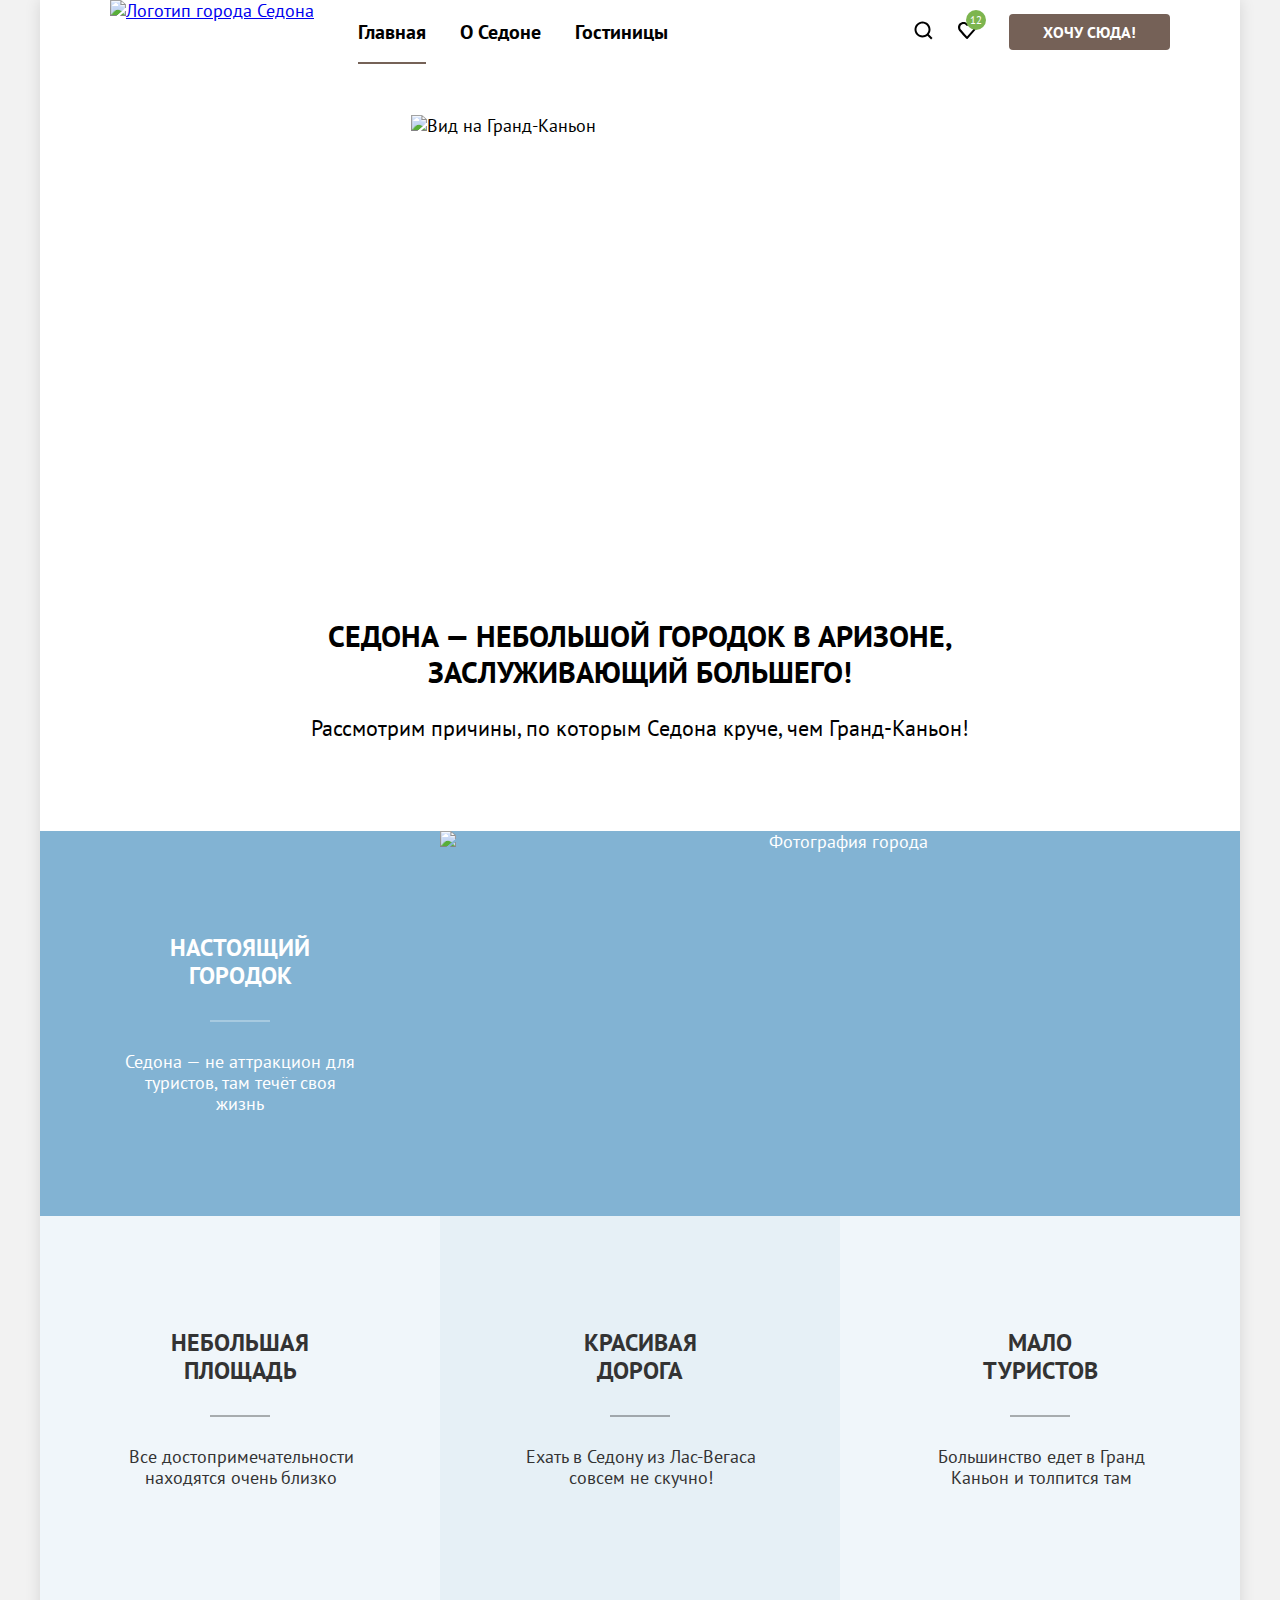
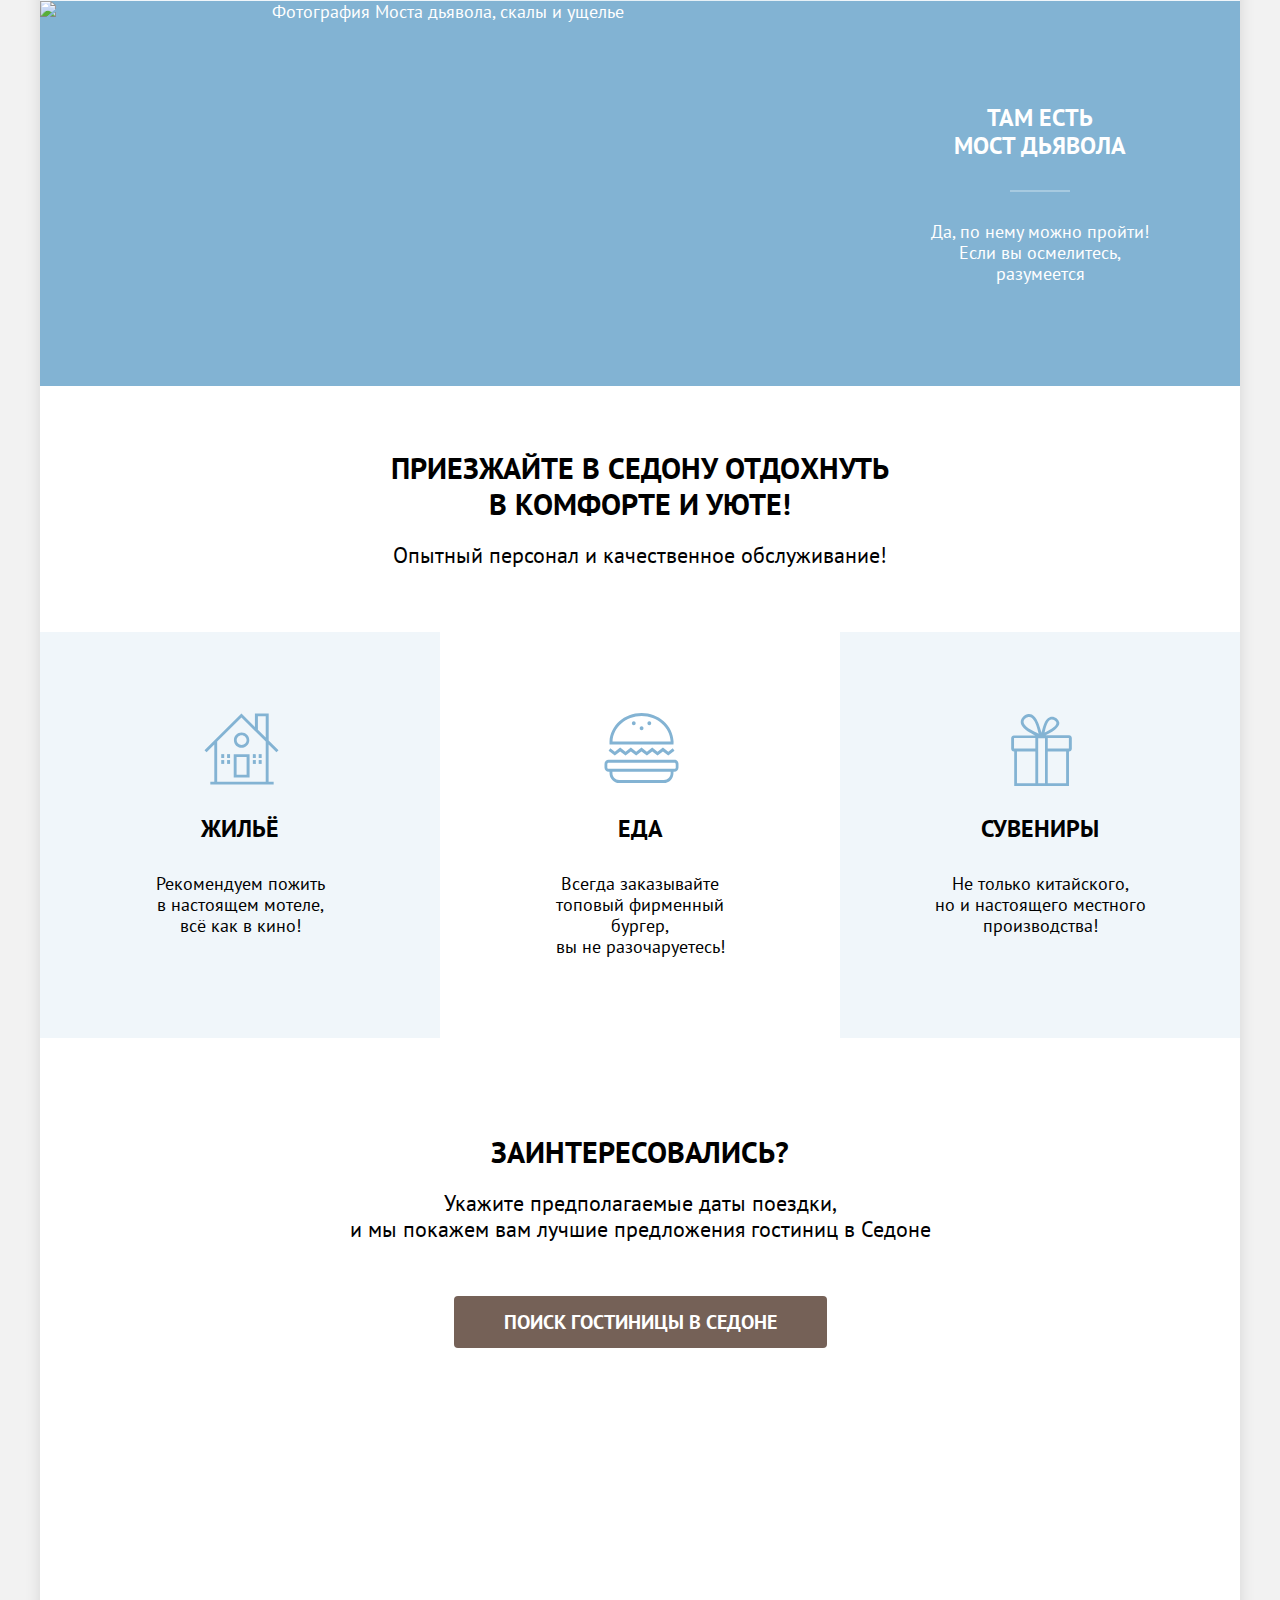
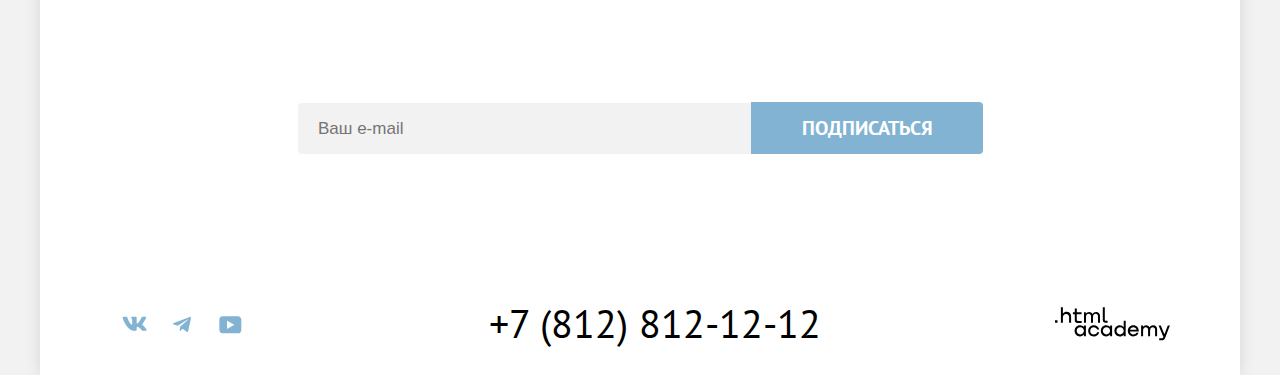
==== commit 4bac31e6: "Исправляет ошибки оформления" ====
--- a/index.html
+++ b/index.html
@@ -18,8 +18,8 @@
             <img src="images/header/logo.svg" width="140" height="70" alt="Логотип города Седона">
           </a>
           <ul class="navigation-list navigation-main">
-            <li class="navigation-item navigation-item-active">
-              <a class="navigation-link" href="#" aria-current="page">Главная</a>
+            <li class="navigation-item">
+              <a class="navigation-link navigation-link-active" href="#" aria-current="page">Главная</a>
             </li>
             <li class="navigation-item">
               <a class="navigation-link" href="#">О Седоне</a>
@@ -34,7 +34,7 @@
             <li class="navigation-item">
               <a class="icon-button-search" href="#">
                 <svg class="navigation-icon" aria-hidden="true" focusable="false" width="20" height="20"
-                  viewBox="0 0 20 20" fill="none" xmlns="http://www.w3.org/2000/svg">
+                  viewBox="0 0 20 20" fill="#000" xmlns="http://www.w3.org/2000/svg">
                   <path
                     d="m19.5 18.008-3.7-3.68c1-1.292 1.7-2.983 1.7-4.872 0-4.376-3.6-7.956-8-7.956s-8 3.68-8 8.055c0 4.376 3.6 7.956 8 7.956 1.8 0 3.5-.597 4.9-1.69l3.7 3.679 1.4-1.492Zm-10-2.486c-3.3 0-6-2.685-6-5.967 0-3.282 2.7-5.967 6-5.967s6 2.685 6 5.967c0 3.282-2.7 5.967-6 5.967Z"
                     fill="#000" />
@@ -45,10 +45,10 @@
             <li class="navigation-item">
               <a class="icon-button-favor" href="#">
                 <svg class="navigation-icon" aria-hidden="true" focusable="false" width="20" height="20"
-                  viewBox="0 0 20 20" fill="none" xmlns="http://www.w3.org/2000/svg">
+                  viewBox="0 0 20 20" fill="#000" xmlns="http://www.w3.org/2000/svg">
                   <path
                     d="M9.9 19c-.3 0-.6-.1-.8-.4-5.4-6.1-6.7-7.5-7-7.9C1.4 9.8 1 8.6 1 7.4 1 4.4 3.4 2 6.5 2 7.8 2 9 2.5 10 3.3c1-.8 2.3-1.3 3.5-1.3 3 0 5.5 2.4 5.5 5.4 0 1.3-.5 2.5-1.3 3.4l-7 7.9c-.2.2-.4.3-.8.3Zm-6-9.5c.3.4 3.5 4 6.1 6.9l6.2-7c.5-.5.7-1.2.7-2 0-1.8-1.5-3.3-3.3-3.3-1 0-2 .5-2.7 1.3-.3.3-.6.4-.9.4-.3 0-.6-.2-.8-.4-.7-.8-1.7-1.3-2.7-1.3-1.8 0-3.3 1.5-3.3 3.3-.1.9.3 1.6.7 2.1-.1 0-.1 0 0 0Z"
-                    fill="#000" />
+                     />
                 </svg>
                 <span class="visually-hidden">Избранное</span>
                 <span class="icon-counter">12</span>
@@ -98,7 +98,7 @@
               <h3 class="advantages-title">Мало <br> туристов</h3>
               <p class="advantages-text">Большинство едет в Гранд Каньон и толпится там</p>
             </li>
-            <li class="advantages-picture-item advantages-dark">
+            <li class="advantages-item-picture advantages-dark">
               <img class="advantages-img" src="images/main/photo-2.jpg" width="800" height="385"
                 alt="Фотография Моста дьявола, скалы и ущелье">
               <div class="advantages-wrapper">
@@ -167,33 +167,33 @@
           <ul class="social-list">
             <li class="social-item">
               <a class="social-button" href="https://vk.com/htmlacademy">
-                <svg aria-hidden="true" focusable="false" width="25" height="15" viewBox="0 0 25 15" fill="none"
+                <svg aria-hidden="true" focusable="false" width="25" height="15" viewBox="0 0 25 15" fill="#83B3D3"
                   xmlns="http://www.w3.org/2000/svg">
                   <path fill-rule="evenodd" clip-rule="evenodd"
                     d="M24.116 1.804c.166-.546 0-.948-.795-.948h-2.625c-.668 0-.976.347-1.143.73 0 0-1.335 3.196-3.226 5.272-.612.602-.89.793-1.224.793-.167 0-.418-.19-.418-.738V1.804c0-.656-.184-.948-.74-.948H9.817c-.417 0-.668.304-.668.593 0 .621.946.765 1.043 2.513V7.76c0 .833-.153.984-.487.984-.89 0-3.055-3.21-4.34-6.885-.249-.715-.5-1.003-1.172-1.003H1.566c-.75 0-.9.347-.9.73 0 .682.89 4.07 4.145 8.551 2.17 3.06 5.225 4.72 8.008 4.72 1.67 0 1.875-.369 1.875-1.004V11.54c0-.737.158-.884.687-.884.39 0 1.057.192 2.615 1.667 1.78 1.75 2.073 2.533 3.075 2.533h2.625c.75 0 1.126-.368.91-1.096-.238-.724-1.088-1.775-2.215-3.022-.612-.71-1.53-1.475-1.809-1.858-.389-.49-.278-.71 0-1.147 0 0 3.2-4.426 3.533-5.929h.001Z"
-                    fill="#83B3D3" />
+                    />
                 </svg>
                 <span class="visually-hidden">Vkontakte</span>
               </a>
             </li>
             <li class="social-item">
               <a class="social-button" href="https://t.me/htmlacademy">
-                <svg aria-hidden="true" focusable="false" width="18" height="17" viewBox="0 0 18 17" fill="none"
+                <svg aria-hidden="true" focusable="false" width="18" height="17" viewBox="0 0 18 17" fill="#83B3D3"
                   xmlns="http://www.w3.org/2000/svg">
                   <path
                     d="M16.785.956.84 7.104C-.248 7.541-.24 8.148.64 8.42l4.094 1.277 9.472-5.976c.448-.272.857-.126.52.173l-7.673 6.925H7.05l.002.001-.283 4.22c.414 0 .597-.19.829-.414l1.988-1.934 4.136 3.055c.762.42 1.31.205 1.5-.706l2.715-12.795c.278-1.114-.425-1.618-1.153-1.29Z"
-                    fill="#83B3D3" />
+                     />
                 </svg>
                 <span class="visually-hidden">Telegram</span>
               </a>
             </li>
             <li class="social-item">
               <a class="social-button" href="https://www.youtube.com/user/htmlacademyru">
-                <svg aria-hidden="true" focusable="false" width="23" height="18" viewBox="0 0 23 18" fill="none"
+                <svg aria-hidden="true" focusable="false" width="23" height="18" viewBox="0 0 23 18" fill="#83B3D3"
                   xmlns="http://www.w3.org/2000/svg">
                   <path
                     d="M18.94.356H3.507C1.647.356.333 1.95.333 3.756V13.85c0 1.913 1.314 3.506 3.174 3.506H19.16c1.642 0 3.174-1.593 3.174-3.4v-10.2c-.219-1.806-1.532-3.4-3.393-3.4ZM7.995 12.894V4.819l7.333 4.037-7.333 4.038Z"
-                    fill="#83B3D3" />
+                     />
                 </svg>
                 <span class="visually-hidden">YouTube</span>
               </a>
@@ -202,17 +202,17 @@
         </section>
 
         <!-- Контакты -->
-        <address>
+        <address class="tel-nomber">
           <a class="contacts" href="tel:+78128121212">+7 (812) 812-12-12</a>
         </address>
         <section class="logo-developer">
           <h2 class="visually-hidden">Разработчик</h2>
           <a class="htmlacademy-link" href="https://htmlacademy.ru">
-            <svg aria-hidden="true" focusable="false" width="115" height="34" viewBox="0 0 115 34" fill="none"
+            <svg aria-hidden="true" focusable="false" width="115" height="34" viewBox="0 0 115 34" fill="#000"
               xmlns="http://www.w3.org/2000/svg">
               <path
                 d="M0 13.256v2.6h2.5v-2.6H0Zm11.6-8.4c-1.6 0-2.8.7-3.6 1.7h-.1v-6.2h-2v15.5h2v-5.3c0-2.1 1.3-3.6 3.3-3.6 1.8 0 2.9 1.4 2.9 3.2v5.7h2v-6.1c.1-3-1.8-4.9-4.5-4.9Zm15 .3h-4.8v-3.7h-2v3.8h-1.9v2h1.9v6c0 1.7 1 2.7 2.7 2.7h4.1v-2h-3.7c-.7 0-1.1-.4-1.1-1.1v-5.7h4.8v-2Zm14.5-.2c-1.6 0-2.9.8-3.5 2.1h-.1c-.6-1.2-1.8-2.1-3.4-2.1-1.4 0-2.5.8-3.1 1.8h-.1v-1.6H29v10.6h2v-5.4c0-2 1-3.5 2.6-3.5 1.5 0 2.4 1 2.4 2.6v6.3h2v-5.6c0-2.4 1.4-3.3 2.6-3.3 1.5 0 2.4 1 2.4 2.6v6.3h2v-6.5c.1-2.5-1.4-4.3-3.9-4.3Zm6.7 8.1c0 1.7 1 2.7 2.8 2.7h2v-2h-1.7c-.7 0-1.1-.4-1.1-1.1V.356h-2v12.7Zm-18.9 7c-.9-1.1-2.2-1.8-3.9-1.8-3.1 0-5.4 2.3-5.4 5.6s2.3 5.6 5.4 5.6c1.8 0 3-.8 3.8-1.9h.1v1.6h2v-10.6h-2v1.5Zm-3.6 7.4c-2.2 0-3.6-1.6-3.6-3.6s1.4-3.6 3.6-3.6 3.6 1.6 3.6 3.6c0 1.9-1.4 3.6-3.6 3.6Zm18.9-5.1c-.5-2.4-2.6-4.1-5.4-4.1-3.4 0-5.6 2.5-5.6 5.6 0 3.1 2.2 5.6 5.6 5.6 2.8 0 4.9-1.8 5.4-4.2h-2.1c-.4 1.3-1.7 2.3-3.3 2.3-2.2 0-3.6-1.6-3.6-3.6s1.4-3.6 3.6-3.6c1.6 0 2.8 1 3.3 2.2h2.1v-.2Zm10.9-2.3c-.9-1.1-2.2-1.8-3.9-1.8-3.1 0-5.4 2.3-5.4 5.6s2.3 5.6 5.4 5.6c1.8 0 3-.8 3.8-1.9h.1v1.6h2v-10.6h-2v1.5Zm-3.6 7.4c-2.2 0-3.6-1.6-3.6-3.6s1.4-3.6 3.6-3.6 3.6 1.6 3.6 3.6c0 1.9-1.5 3.6-3.6 3.6Zm17.2-7.3c-.9-1.1-2.2-1.9-3.9-1.9-3.1 0-5.4 2.3-5.4 5.6s2.2 5.6 5.4 5.6c1.7 0 3-.8 3.8-1.8h.1v1.5h2v-15.4h-2v6.4Zm-3.6 7.3c-2.2 0-3.6-1.6-3.6-3.6s1.4-3.6 3.6-3.6 3.6 1.6 3.6 3.6c-.1 2-1.5 3.6-3.6 3.6Zm13.2-9.2c-3.3 0-5.5 2.5-5.5 5.6 0 3 2.1 5.6 5.5 5.6 2.5 0 4.5-1.3 5.2-3.6h-2.1c-.5 1-1.6 1.6-3 1.6-1.9 0-3.3-1.3-3.4-2.9h8.8c.2-3.6-2-6.3-5.5-6.3Zm0 1.9c1.7 0 3 1 3.3 2.6h-6.5c.3-1.5 1.5-2.6 3.2-2.6Zm19.9-1.9c-1.6 0-2.9.8-3.6 2h-.1c-.6-1.2-1.8-2-3.4-2-1.4 0-2.5.7-3.1 1.8v-1.5h-1.9v10.6h2v-5.4c0-2 1-3.4 2.6-3.5 1.5 0 2.4 1 2.4 2.6v6.3h2v-5.6c0-2.4 1.4-3.3 2.6-3.3 1.5 0 2.4 1 2.4 2.6v6.3h2v-6.5c.1-2.6-1.4-4.4-3.9-4.4Zm11.2 9.1-3.6-8.9h-2.2l4.8 11.6c-.3.9-.7 1.2-1.7 1.2h-2.5v2h2.5c1.8 0 2.8-.8 3.5-2.6l4.7-12.2h-2.1l-3.4 8.9Z"
-                fill="#000" />
+                 />
             </svg>
           </a>
         </section>
--- a/styles/styles.css
+++ b/styles/styles.css
@@ -122,6 +122,7 @@
 }
 
 .navigation-link {
+  position: relative;
   display: block;
   padding: 20px 12px;
   text-align: center;
@@ -131,6 +132,18 @@
   color: #000000;
   text-decoration: none;
 }
+
+.navigation-link-active::after {
+  content: "";
+  position: absolute;
+  width: calc(100% - 24px) ;
+  height: 2px;
+  background-color: rgba(117, 98, 87, 1);
+  bottom: 0;
+  left: 50%;
+  transform: translateX(-50%);
+}
+
 .navigation-icon {
   fill: #000000;
 }
@@ -222,8 +235,6 @@
   text-align: center;
 }
 
-
-
 /* преимущества  */
 
 .advantages {
@@ -243,6 +254,7 @@
 }
 
 .advantages-title {
+  position: relative;
   font-weight: 700;
   font-size: 24px;
   line-height: 28px;
@@ -253,6 +265,17 @@
   text-transform: uppercase;
 }
 
+.advantages-title::after {
+  content: "";
+  position: absolute;
+  width: 60px;
+  height: 2px;
+  background-color: rgba(0, 0, 0, 0.3);
+  bottom: -32px;
+  left: 50%;
+  transform: translateX(-50%);
+}
+
 .advantages-text {
   min-width: 230px;
   margin: 0;
@@ -264,9 +287,10 @@
   align-items: center;
 }
 
-.advantages-picture-item {
-  display: flex;
-}
+.advantages-item-picture .advantages-title::after {
+  background-color: rgba(255, 255, 255, 0.3);
+}
+
 
 .advantages-wrapper {
   display: flex;
@@ -381,6 +405,7 @@
   padding-top: 102px;
   text-align: center;
   text-transform: uppercase;
+  word-wrap: break-word;
 }
 
 .features-text {
@@ -471,11 +496,13 @@
 }
 
 .field {
+  font-size: 17px;
   padding: 14px 20px;
-  line-height: 24px;
+  line-height: 23px;
   min-width: 453px;
   border: none;
   border-radius: 4px 0 0 4px;
+  background-color: #f2f2f2;
 }
 
 .email-button {
@@ -492,13 +519,13 @@
 
 .page-footer {
   display: flex;
-  /*justify-content: space-between;*/
   padding: 45px 70px 30px;
 }
 
 .social-list {
   display: flex;
   flex-wrap: wrap;
+  row-gap: 10px;
   margin: 0;
   padding: 0;
   margin-top: 13px;
@@ -514,12 +541,11 @@
   width: 48px;
 }
 
-.address {
-  margin-left: 236px;
+.tel-nomber {
+  margin-left: auto;
 }
 
 .contacts {
-  width: 720px;
   font-size: 40px;
   line-height: 40px;
   color: #000000;
@@ -529,19 +555,28 @@
   text-align: center;
 }
 
+.contacts:hover {
+  color: rgba(117, 97, 87, 1);
+}
+
+.contacts:focus {
+  color: rgba(117, 97, 87, 1);
+}
+
+.contacts:active {
+  color: rgba(117, 97, 87, 0.3);
+}
+
 .logo-developer {
   margin-left: auto;
-  padding-top: 4px;
-}
+  margin-top: 4px;
+}
+
+
 
 /* вторая страница*/
 
-
 /* поиск  */
-
-/* {
-  margin-bottom: -10px;
-}*/
 
 .select {
   color: #ffffff;
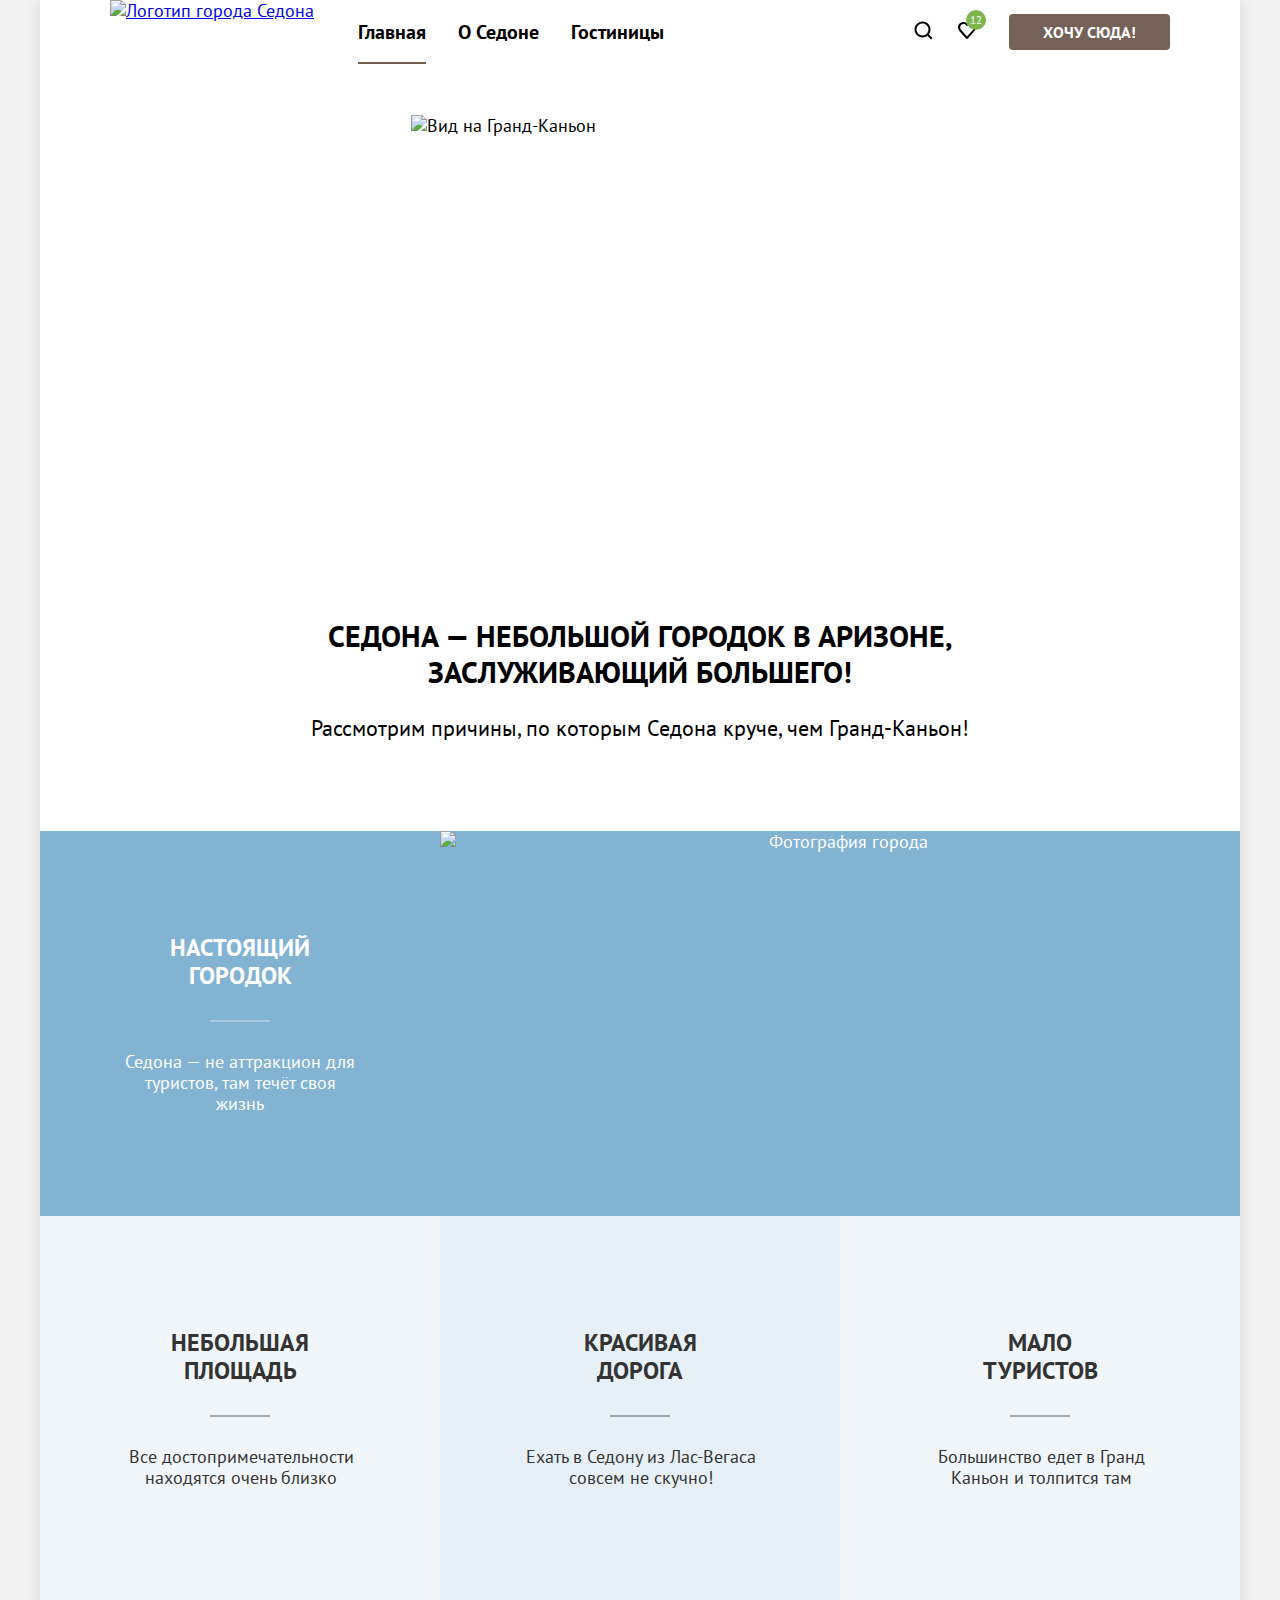
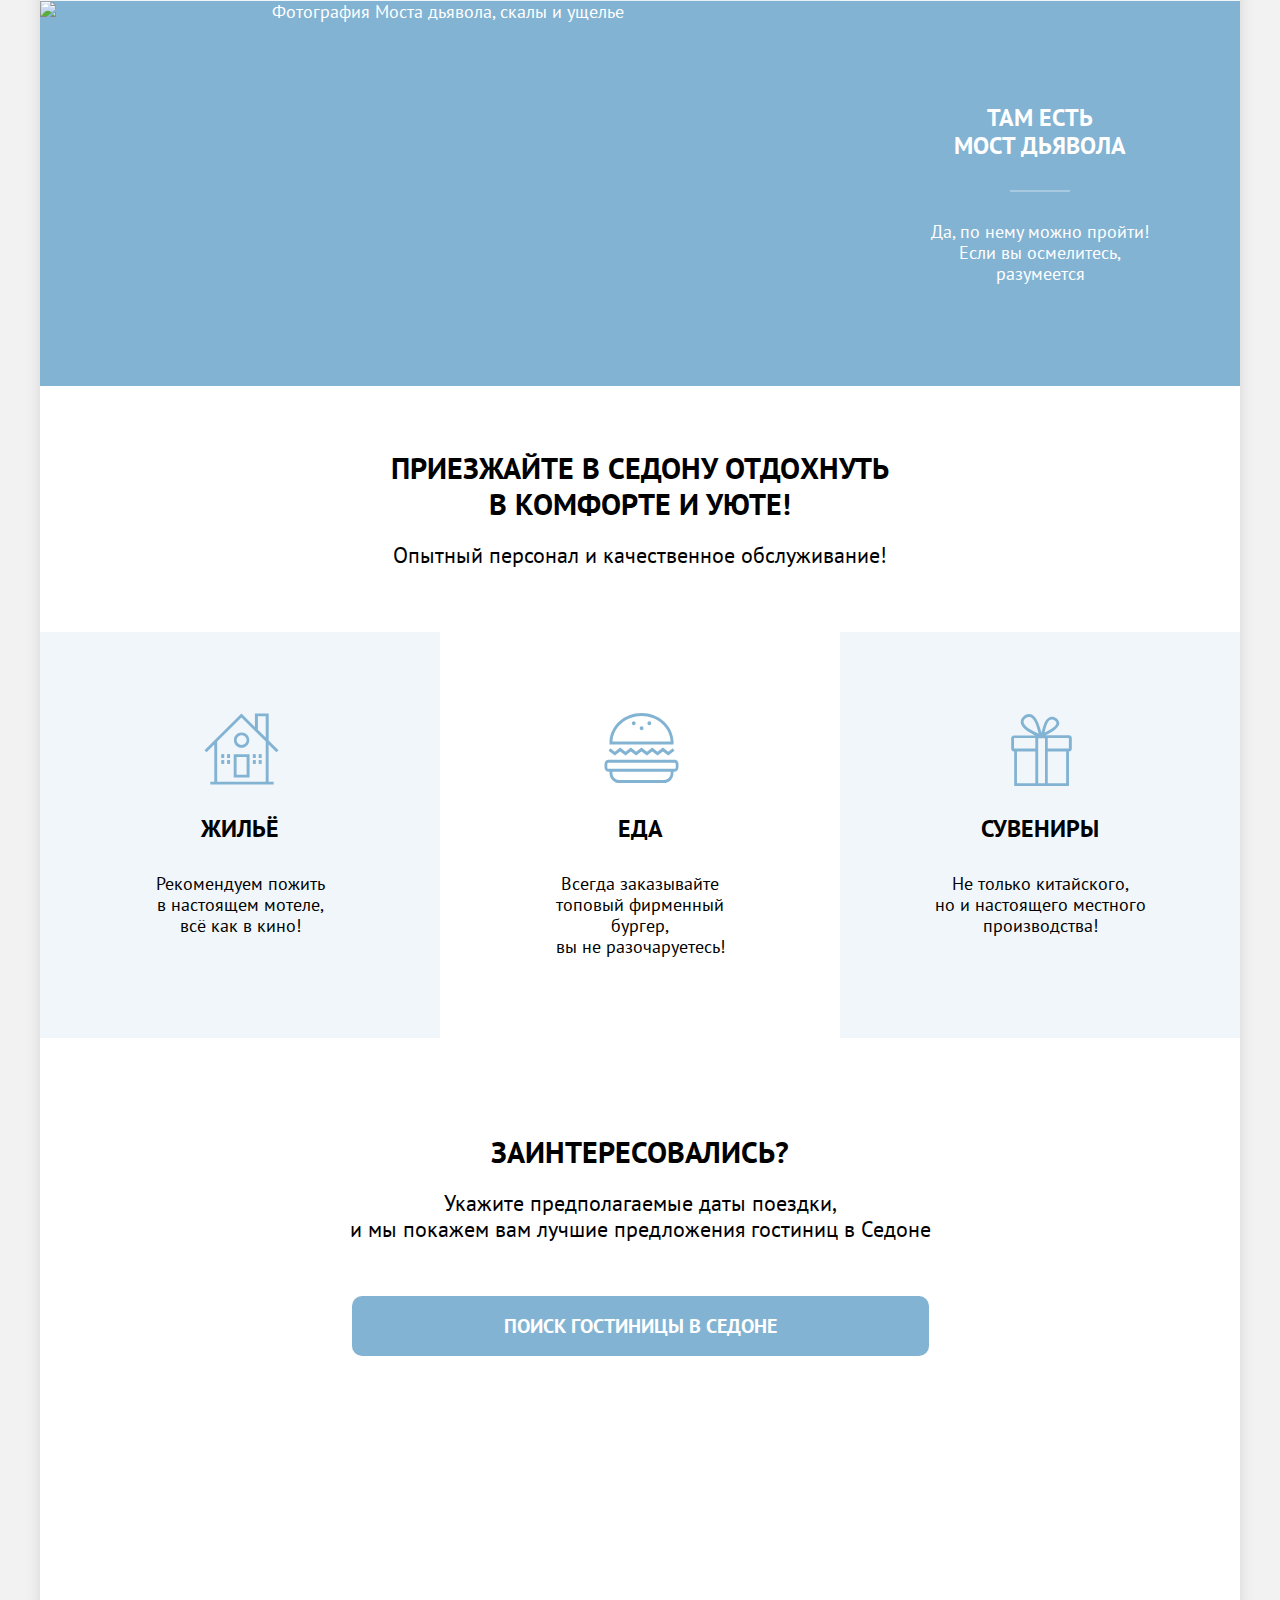
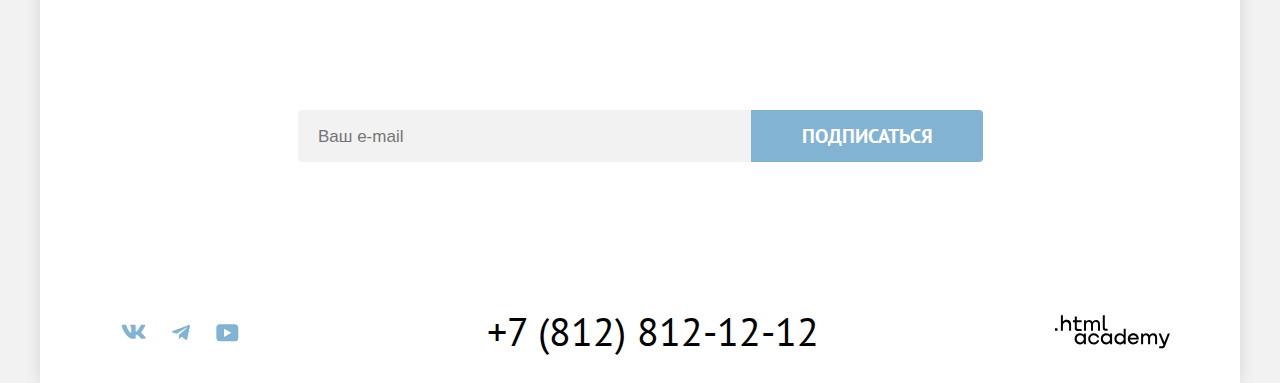
==== commit c732929e: "Вносит изменения после замечаний" ====
--- a/index.html
+++ b/index.html
@@ -5,6 +5,8 @@
     <meta charset="utf-8">
     <title>HTML Academy: Седона</title>
     <link rel="stylesheet" href="styles/styles.css">
+    <link rel="icon" href="favicon.ico"> <!-- 32×32 -->
+    <link rel="icon" type="image/png" sizes="32x32" href="images/favicon.png">
   </head>
 
   <body>
@@ -36,8 +38,7 @@
                 <svg class="navigation-icon" aria-hidden="true" focusable="false" width="20" height="20"
                   viewBox="0 0 20 20" fill="#000" xmlns="http://www.w3.org/2000/svg">
                   <path
-                    d="m19.5 18.008-3.7-3.68c1-1.292 1.7-2.983 1.7-4.872 0-4.376-3.6-7.956-8-7.956s-8 3.68-8 8.055c0 4.376 3.6 7.956 8 7.956 1.8 0 3.5-.597 4.9-1.69l3.7 3.679 1.4-1.492Zm-10-2.486c-3.3 0-6-2.685-6-5.967 0-3.282 2.7-5.967 6-5.967s6 2.685 6 5.967c0 3.282-2.7 5.967-6 5.967Z"
-                    fill="#000" />
+                    d="m19.5 18.008-3.7-3.68c1-1.292 1.7-2.983 1.7-4.872 0-4.376-3.6-7.956-8-7.956s-8 3.68-8 8.055c0 4.376 3.6 7.956 8 7.956 1.8 0 3.5-.597 4.9-1.69l3.7 3.679 1.4-1.492Zm-10-2.486c-3.3 0-6-2.685-6-5.967 0-3.282 2.7-5.967 6-5.967s6 2.685 6 5.967c0 3.282-2.7 5.967-6 5.967Z" />
                 </svg>
                 <span class="visually-hidden">Поиск</span>
               </a>
@@ -47,8 +48,7 @@
                 <svg class="navigation-icon" aria-hidden="true" focusable="false" width="20" height="20"
                   viewBox="0 0 20 20" fill="#000" xmlns="http://www.w3.org/2000/svg">
                   <path
-                    d="M9.9 19c-.3 0-.6-.1-.8-.4-5.4-6.1-6.7-7.5-7-7.9C1.4 9.8 1 8.6 1 7.4 1 4.4 3.4 2 6.5 2 7.8 2 9 2.5 10 3.3c1-.8 2.3-1.3 3.5-1.3 3 0 5.5 2.4 5.5 5.4 0 1.3-.5 2.5-1.3 3.4l-7 7.9c-.2.2-.4.3-.8.3Zm-6-9.5c.3.4 3.5 4 6.1 6.9l6.2-7c.5-.5.7-1.2.7-2 0-1.8-1.5-3.3-3.3-3.3-1 0-2 .5-2.7 1.3-.3.3-.6.4-.9.4-.3 0-.6-.2-.8-.4-.7-.8-1.7-1.3-2.7-1.3-1.8 0-3.3 1.5-3.3 3.3-.1.9.3 1.6.7 2.1-.1 0-.1 0 0 0Z"
-                     />
+                    d="M9.9 19c-.3 0-.6-.1-.8-.4-5.4-6.1-6.7-7.5-7-7.9C1.4 9.8 1 8.6 1 7.4 1 4.4 3.4 2 6.5 2 7.8 2 9 2.5 10 3.3c1-.8 2.3-1.3 3.5-1.3 3 0 5.5 2.4 5.5 5.4 0 1.3-.5 2.5-1.3 3.4l-7 7.9c-.2.2-.4.3-.8.3Zm-6-9.5c.3.4 3.5 4 6.1 6.9l6.2-7c.5-.5.7-1.2.7-2 0-1.8-1.5-3.3-3.3-3.3-1 0-2 .5-2.7 1.3-.3.3-.6.4-.9.4-.3 0-.6-.2-.8-.4-.7-.8-1.7-1.3-2.7-1.3-1.8 0-3.3 1.5-3.3 3.3-.1.9.3 1.6.7 2.1-.1 0-.1 0 0 0Z" />
                 </svg>
                 <span class="visually-hidden">Избранное</span>
                 <span class="icon-counter">12</span>
@@ -71,7 +71,7 @@
           <img class="hero-img" src="images/hero/welcome.svg" width="458" height="352" alt="Вид на Гранд-Каньон">
         </section>
 
-        <!--- Секция с преимуществами --->
+        <!-- Секция с преимуществами -->
 
         <section class="advantages">
           <h2 class="hero-title">Седона — небольшой городок в Аризоне, заслуживающий большего!</h2>
@@ -167,33 +167,30 @@
           <ul class="social-list">
             <li class="social-item">
               <a class="social-button" href="https://vk.com/htmlacademy">
-                <svg aria-hidden="true" focusable="false" width="25" height="15" viewBox="0 0 25 15" fill="#83B3D3"
+                <svg aria-hidden="true" focusable="false" width="25" height="15" viewBox="0 0 25 15" fill="#83b3d3"
                   xmlns="http://www.w3.org/2000/svg">
                   <path fill-rule="evenodd" clip-rule="evenodd"
-                    d="M24.116 1.804c.166-.546 0-.948-.795-.948h-2.625c-.668 0-.976.347-1.143.73 0 0-1.335 3.196-3.226 5.272-.612.602-.89.793-1.224.793-.167 0-.418-.19-.418-.738V1.804c0-.656-.184-.948-.74-.948H9.817c-.417 0-.668.304-.668.593 0 .621.946.765 1.043 2.513V7.76c0 .833-.153.984-.487.984-.89 0-3.055-3.21-4.34-6.885-.249-.715-.5-1.003-1.172-1.003H1.566c-.75 0-.9.347-.9.73 0 .682.89 4.07 4.145 8.551 2.17 3.06 5.225 4.72 8.008 4.72 1.67 0 1.875-.369 1.875-1.004V11.54c0-.737.158-.884.687-.884.39 0 1.057.192 2.615 1.667 1.78 1.75 2.073 2.533 3.075 2.533h2.625c.75 0 1.126-.368.91-1.096-.238-.724-1.088-1.775-2.215-3.022-.612-.71-1.53-1.475-1.809-1.858-.389-.49-.278-.71 0-1.147 0 0 3.2-4.426 3.533-5.929h.001Z"
-                    />
+                    d="M24.116 1.804c.166-.546 0-.948-.795-.948h-2.625c-.668 0-.976.347-1.143.73 0 0-1.335 3.196-3.226 5.272-.612.602-.89.793-1.224.793-.167 0-.418-.19-.418-.738V1.804c0-.656-.184-.948-.74-.948H9.817c-.417 0-.668.304-.668.593 0 .621.946.765 1.043 2.513V7.76c0 .833-.153.984-.487.984-.89 0-3.055-3.21-4.34-6.885-.249-.715-.5-1.003-1.172-1.003H1.566c-.75 0-.9.347-.9.73 0 .682.89 4.07 4.145 8.551 2.17 3.06 5.225 4.72 8.008 4.72 1.67 0 1.875-.369 1.875-1.004V11.54c0-.737.158-.884.687-.884.39 0 1.057.192 2.615 1.667 1.78 1.75 2.073 2.533 3.075 2.533h2.625c.75 0 1.126-.368.91-1.096-.238-.724-1.088-1.775-2.215-3.022-.612-.71-1.53-1.475-1.809-1.858-.389-.49-.278-.71 0-1.147 0 0 3.2-4.426 3.533-5.929h.001Z" />
                 </svg>
                 <span class="visually-hidden">Vkontakte</span>
               </a>
             </li>
             <li class="social-item">
               <a class="social-button" href="https://t.me/htmlacademy">
-                <svg aria-hidden="true" focusable="false" width="18" height="17" viewBox="0 0 18 17" fill="#83B3D3"
+                <svg aria-hidden="true" focusable="false" width="18" height="17" viewBox="0 0 18 17" fill="#83b3d3"
                   xmlns="http://www.w3.org/2000/svg">
                   <path
-                    d="M16.785.956.84 7.104C-.248 7.541-.24 8.148.64 8.42l4.094 1.277 9.472-5.976c.448-.272.857-.126.52.173l-7.673 6.925H7.05l.002.001-.283 4.22c.414 0 .597-.19.829-.414l1.988-1.934 4.136 3.055c.762.42 1.31.205 1.5-.706l2.715-12.795c.278-1.114-.425-1.618-1.153-1.29Z"
-                     />
+                    d="M16.785.956.84 7.104C-.248 7.541-.24 8.148.64 8.42l4.094 1.277 9.472-5.976c.448-.272.857-.126.52.173l-7.673 6.925H7.05l.002.001-.283 4.22c.414 0 .597-.19.829-.414l1.988-1.934 4.136 3.055c.762.42 1.31.205 1.5-.706l2.715-12.795c.278-1.114-.425-1.618-1.153-1.29Z" />
                 </svg>
                 <span class="visually-hidden">Telegram</span>
               </a>
             </li>
             <li class="social-item">
               <a class="social-button" href="https://www.youtube.com/user/htmlacademyru">
-                <svg aria-hidden="true" focusable="false" width="23" height="18" viewBox="0 0 23 18" fill="#83B3D3"
+                <svg aria-hidden="true" focusable="false" width="23" height="18" viewBox="0 0 23 18" fill="#83b3d3"
                   xmlns="http://www.w3.org/2000/svg">
                   <path
-                    d="M18.94.356H3.507C1.647.356.333 1.95.333 3.756V13.85c0 1.913 1.314 3.506 3.174 3.506H19.16c1.642 0 3.174-1.593 3.174-3.4v-10.2c-.219-1.806-1.532-3.4-3.393-3.4ZM7.995 12.894V4.819l7.333 4.037-7.333 4.038Z"
-                     />
+                    d="M18.94.356H3.507C1.647.356.333 1.95.333 3.756V13.85c0 1.913 1.314 3.506 3.174 3.506H19.16c1.642 0 3.174-1.593 3.174-3.4v-10.2c-.219-1.806-1.532-3.4-3.393-3.4ZM7.995 12.894V4.819l7.333 4.037-7.333 4.038Z" />
                 </svg>
                 <span class="visually-hidden">YouTube</span>
               </a>
@@ -211,8 +208,7 @@
             <svg aria-hidden="true" focusable="false" width="115" height="34" viewBox="0 0 115 34" fill="#000"
               xmlns="http://www.w3.org/2000/svg">
               <path
-                d="M0 13.256v2.6h2.5v-2.6H0Zm11.6-8.4c-1.6 0-2.8.7-3.6 1.7h-.1v-6.2h-2v15.5h2v-5.3c0-2.1 1.3-3.6 3.3-3.6 1.8 0 2.9 1.4 2.9 3.2v5.7h2v-6.1c.1-3-1.8-4.9-4.5-4.9Zm15 .3h-4.8v-3.7h-2v3.8h-1.9v2h1.9v6c0 1.7 1 2.7 2.7 2.7h4.1v-2h-3.7c-.7 0-1.1-.4-1.1-1.1v-5.7h4.8v-2Zm14.5-.2c-1.6 0-2.9.8-3.5 2.1h-.1c-.6-1.2-1.8-2.1-3.4-2.1-1.4 0-2.5.8-3.1 1.8h-.1v-1.6H29v10.6h2v-5.4c0-2 1-3.5 2.6-3.5 1.5 0 2.4 1 2.4 2.6v6.3h2v-5.6c0-2.4 1.4-3.3 2.6-3.3 1.5 0 2.4 1 2.4 2.6v6.3h2v-6.5c.1-2.5-1.4-4.3-3.9-4.3Zm6.7 8.1c0 1.7 1 2.7 2.8 2.7h2v-2h-1.7c-.7 0-1.1-.4-1.1-1.1V.356h-2v12.7Zm-18.9 7c-.9-1.1-2.2-1.8-3.9-1.8-3.1 0-5.4 2.3-5.4 5.6s2.3 5.6 5.4 5.6c1.8 0 3-.8 3.8-1.9h.1v1.6h2v-10.6h-2v1.5Zm-3.6 7.4c-2.2 0-3.6-1.6-3.6-3.6s1.4-3.6 3.6-3.6 3.6 1.6 3.6 3.6c0 1.9-1.4 3.6-3.6 3.6Zm18.9-5.1c-.5-2.4-2.6-4.1-5.4-4.1-3.4 0-5.6 2.5-5.6 5.6 0 3.1 2.2 5.6 5.6 5.6 2.8 0 4.9-1.8 5.4-4.2h-2.1c-.4 1.3-1.7 2.3-3.3 2.3-2.2 0-3.6-1.6-3.6-3.6s1.4-3.6 3.6-3.6c1.6 0 2.8 1 3.3 2.2h2.1v-.2Zm10.9-2.3c-.9-1.1-2.2-1.8-3.9-1.8-3.1 0-5.4 2.3-5.4 5.6s2.3 5.6 5.4 5.6c1.8 0 3-.8 3.8-1.9h.1v1.6h2v-10.6h-2v1.5Zm-3.6 7.4c-2.2 0-3.6-1.6-3.6-3.6s1.4-3.6 3.6-3.6 3.6 1.6 3.6 3.6c0 1.9-1.5 3.6-3.6 3.6Zm17.2-7.3c-.9-1.1-2.2-1.9-3.9-1.9-3.1 0-5.4 2.3-5.4 5.6s2.2 5.6 5.4 5.6c1.7 0 3-.8 3.8-1.8h.1v1.5h2v-15.4h-2v6.4Zm-3.6 7.3c-2.2 0-3.6-1.6-3.6-3.6s1.4-3.6 3.6-3.6 3.6 1.6 3.6 3.6c-.1 2-1.5 3.6-3.6 3.6Zm13.2-9.2c-3.3 0-5.5 2.5-5.5 5.6 0 3 2.1 5.6 5.5 5.6 2.5 0 4.5-1.3 5.2-3.6h-2.1c-.5 1-1.6 1.6-3 1.6-1.9 0-3.3-1.3-3.4-2.9h8.8c.2-3.6-2-6.3-5.5-6.3Zm0 1.9c1.7 0 3 1 3.3 2.6h-6.5c.3-1.5 1.5-2.6 3.2-2.6Zm19.9-1.9c-1.6 0-2.9.8-3.6 2h-.1c-.6-1.2-1.8-2-3.4-2-1.4 0-2.5.7-3.1 1.8v-1.5h-1.9v10.6h2v-5.4c0-2 1-3.4 2.6-3.5 1.5 0 2.4 1 2.4 2.6v6.3h2v-5.6c0-2.4 1.4-3.3 2.6-3.3 1.5 0 2.4 1 2.4 2.6v6.3h2v-6.5c.1-2.6-1.4-4.4-3.9-4.4Zm11.2 9.1-3.6-8.9h-2.2l4.8 11.6c-.3.9-.7 1.2-1.7 1.2h-2.5v2h2.5c1.8 0 2.8-.8 3.5-2.6l4.7-12.2h-2.1l-3.4 8.9Z"
-                 />
+                d="M0 13.256v2.6h2.5v-2.6H0Zm11.6-8.4c-1.6 0-2.8.7-3.6 1.7h-.1v-6.2h-2v15.5h2v-5.3c0-2.1 1.3-3.6 3.3-3.6 1.8 0 2.9 1.4 2.9 3.2v5.7h2v-6.1c.1-3-1.8-4.9-4.5-4.9Zm15 .3h-4.8v-3.7h-2v3.8h-1.9v2h1.9v6c0 1.7 1 2.7 2.7 2.7h4.1v-2h-3.7c-.7 0-1.1-.4-1.1-1.1v-5.7h4.8v-2Zm14.5-.2c-1.6 0-2.9.8-3.5 2.1h-.1c-.6-1.2-1.8-2.1-3.4-2.1-1.4 0-2.5.8-3.1 1.8h-.1v-1.6H29v10.6h2v-5.4c0-2 1-3.5 2.6-3.5 1.5 0 2.4 1 2.4 2.6v6.3h2v-5.6c0-2.4 1.4-3.3 2.6-3.3 1.5 0 2.4 1 2.4 2.6v6.3h2v-6.5c.1-2.5-1.4-4.3-3.9-4.3Zm6.7 8.1c0 1.7 1 2.7 2.8 2.7h2v-2h-1.7c-.7 0-1.1-.4-1.1-1.1V.356h-2v12.7Zm-18.9 7c-.9-1.1-2.2-1.8-3.9-1.8-3.1 0-5.4 2.3-5.4 5.6s2.3 5.6 5.4 5.6c1.8 0 3-.8 3.8-1.9h.1v1.6h2v-10.6h-2v1.5Zm-3.6 7.4c-2.2 0-3.6-1.6-3.6-3.6s1.4-3.6 3.6-3.6 3.6 1.6 3.6 3.6c0 1.9-1.4 3.6-3.6 3.6Zm18.9-5.1c-.5-2.4-2.6-4.1-5.4-4.1-3.4 0-5.6 2.5-5.6 5.6 0 3.1 2.2 5.6 5.6 5.6 2.8 0 4.9-1.8 5.4-4.2h-2.1c-.4 1.3-1.7 2.3-3.3 2.3-2.2 0-3.6-1.6-3.6-3.6s1.4-3.6 3.6-3.6c1.6 0 2.8 1 3.3 2.2h2.1v-.2Zm10.9-2.3c-.9-1.1-2.2-1.8-3.9-1.8-3.1 0-5.4 2.3-5.4 5.6s2.3 5.6 5.4 5.6c1.8 0 3-.8 3.8-1.9h.1v1.6h2v-10.6h-2v1.5Zm-3.6 7.4c-2.2 0-3.6-1.6-3.6-3.6s1.4-3.6 3.6-3.6 3.6 1.6 3.6 3.6c0 1.9-1.5 3.6-3.6 3.6Zm17.2-7.3c-.9-1.1-2.2-1.9-3.9-1.9-3.1 0-5.4 2.3-5.4 5.6s2.2 5.6 5.4 5.6c1.7 0 3-.8 3.8-1.8h.1v1.5h2v-15.4h-2v6.4Zm-3.6 7.3c-2.2 0-3.6-1.6-3.6-3.6s1.4-3.6 3.6-3.6 3.6 1.6 3.6 3.6c-.1 2-1.5 3.6-3.6 3.6Zm13.2-9.2c-3.3 0-5.5 2.5-5.5 5.6 0 3 2.1 5.6 5.5 5.6 2.5 0 4.5-1.3 5.2-3.6h-2.1c-.5 1-1.6 1.6-3 1.6-1.9 0-3.3-1.3-3.4-2.9h8.8c.2-3.6-2-6.3-5.5-6.3Zm0 1.9c1.7 0 3 1 3.3 2.6h-6.5c.3-1.5 1.5-2.6 3.2-2.6Zm19.9-1.9c-1.6 0-2.9.8-3.6 2h-.1c-.6-1.2-1.8-2-3.4-2-1.4 0-2.5.7-3.1 1.8v-1.5h-1.9v10.6h2v-5.4c0-2 1-3.4 2.6-3.5 1.5 0 2.4 1 2.4 2.6v6.3h2v-5.6c0-2.4 1.4-3.3 2.6-3.3 1.5 0 2.4 1 2.4 2.6v6.3h2v-6.5c.1-2.6-1.4-4.4-3.9-4.4Zm11.2 9.1-3.6-8.9h-2.2l4.8 11.6c-.3.9-.7 1.2-1.7 1.2h-2.5v2h2.5c1.8 0 2.8-.8 3.5-2.6l4.7-12.2h-2.1l-3.4 8.9Z" />
             </svg>
           </a>
         </section>
@@ -220,6 +216,100 @@
       </footer>
 
     </div>
+
+    <!-- модальное окно -->
+
+    <div class="modal-container modal-container-close">
+      <div class="modal modal-outside">
+
+        <button class="modal-close-button" type="button">
+          <span class="visually-hidden">Закрыть окно.</span>
+        </button>
+
+        <section class="modal-content">
+          <h2 class="modal-title">Поиск гостиницы в седоне</h2>
+
+          <form class="date-table" action="https://echo.htmlacademy.ru/" method="get">
+
+            <div class="modal-date">
+              <label class="field-name" for="date-in">Дата Заезда: </label>
+              <input class="calendar" type="text" id="date-in" name="date-in" placeholder="Укажите дату"
+                value="27 апреля 2020" required>
+              <p class="date-info warning">Мы не можем отправить вас в прошлое.</p>
+            </div>
+
+            <div class="modal-date">
+              <label class="field-name" for="date-out">Дата Выезда:</label>
+              <input class="calendar" type="text" id="date-out" name="date-out" placeholder="Укажите дату"
+                value="1 сентября 2023" required>
+              <p class="date-info">На эти даты есть свободные номера. Пока есть.</p>
+            </div>
+
+            <div class="number-wrapper">
+              <div class="guests">
+                <label class="field-name" for="adult-add">Взрослые:</label>
+                <div class="button-wrapper">
+                  <button class="add-button" type="button">
+                    <span class="visually-hidden">Уменьшить количество взрослых</span>
+                    <svg class="less" aria-hidden="true" focusable="false" width="20" height="20" fill="#756157"
+                      xmlns="http://www.w3.org/2000/svg">
+                      <path d="M3 9v2h14V9H3Z" fill-opacity=".3" />
+                    </svg>
+                  </button>
+
+                  <input class="people-number" type="number" id="adult-add" name="adult" value="2" required>
+
+                  <button class="add-button" type="button">
+                    <span class="visually-hidden">Увеличить количество взрослых</span>
+                    <svg class="more" aria-hidden="true" focusable="false" width="20" height="20" fill="#756157"
+                      xmlns="http://www.w3.org/2000/svg">
+                      <path d="M17 9h-6V3H9v6H3v2h6v6h2v-6h6V9Z" fill-opacity=".3" />
+                    </svg>
+                  </button>
+                </div>
+              </div>
+
+              <div class="guests">
+
+                <span class="form-label">
+                  <label class="field-name" for="children-add">Дети:</label>
+                  <span class="tooltip">
+                    <button class="button-tooltip" type="button" aria-labelledby="tooltip-label-date">
+                      <span class="visually-hidden">Посмотреть подсказку</span>
+                    </button>
+                    <span class="tooltip-text" role="tooltip" id="tooltip-label-date">Укажите количество детей, которые
+                      будут с вами, возраст которых от 6 до 18 лет. Дети до 6 лет размещаются бесплатно.</span>
+                  </span>
+                </span>
+
+                <div class="button-wrapper">
+                  <button class="add-button" type="button">
+                    <span class="visually-hidden">Уменьшить количество детей</span>
+                    <svg class="less" aria-hidden="true" focusable="false" width="20" height="20" fill="#756157"
+                      xmlns="http://www.w3.org/2000/svg">
+                      <path d="M3 9v2h14V9H3Z" fill-opacity=".3" />
+                    </svg>
+                  </button>
+
+                  <input class="people-number" type="number" id="children-add" name="children" value="2">
+
+                  <button class="add-button" type="button">
+                    <span class="visually-hidden">Увеличить количество детей</span>
+                    <svg class="more" aria-hidden="true" focusable="false" width="20" height="20" fill="#756157"
+                      xmlns="http://www.w3.org/2000/svg">
+                      <path d="M17 9h-6V3H9v6H3v2h6v6h2v-6h6V9Z" fill-opacity=".3" />
+                    </svg>
+                  </button>
+
+                </div>
+              </div>
+            </div>
+            <button class="search-button" type="submit">Найти</button>
+          </form>
+        </section>
+      </div>
+    </div>
+
   </body>
 
 </html>
--- a/styles/styles.css
+++ b/styles/styles.css
@@ -97,6 +97,11 @@
   margin-bottom: -10px;
 }
 
+.logo:hover,
+.logo:focus {
+  opacity: 0.5;
+}
+
 .navigation-list {
   display: flex;
   flex-wrap: wrap;
@@ -109,7 +114,7 @@
 .navigation-main {
   display: flex;
   flex-wrap: wrap;
-  column-gap: 10px;
+  column-gap: 8px;
   row-gap: 5px;
   margin-left: 32px;
 }
@@ -132,6 +137,15 @@
   color: #000000;
   text-decoration: none;
 }
+
+.navigation-link:hover  {
+  color: rgba(0, 0, 0, 0.5);
+}
+
+.navigation-link:focus {
+  color: rgba(0, 0, 0, 0.5);
+}
+
 
 .navigation-link-active::after {
   content: "";
@@ -148,13 +162,18 @@
   fill: #000000;
 }
 
+
 .icon-button-search {
   display: block;
   min-width: 20px;
   min-height: 20px;
   padding-left: 12px;
   padding-right: 12px;
-
+}
+
+.icon-button-search:hover .navigation-icon,
+.icon-button-search:focus .navigation-icon {
+  fill: rgba(0, 0, 0, 0.5);
 }
 
 .icon-button-favor {
@@ -165,7 +184,11 @@
   padding-left: 12px;
   padding-right: 12px;
   background-size: 20px 20px;
-
+}
+
+.icon-button-favor:hover .navigation-icon,
+.icon-button-favor:focus .navigation-icon {
+  fill: rgba(0, 0, 0, 0.5);
 }
 
 .icon-counter {
@@ -193,6 +216,16 @@
   border-radius: 4px;
 }
 
+.navigation-button:hover,
+.navigation-button:focus {
+  background: rgba(97, 80, 72, 1);
+}
+
+.navigation-button:active {
+  background: rgba(117, 97, 87, 1);
+  color: rgba(255, 255, 255, 0.3);
+}
+
 /* main */
 
 .main-container {
@@ -436,6 +469,7 @@
   line-height: 26px;
   margin: 0;
   margin-bottom: 54px;
+  padding: 0 40px;
 }
 
 .search-button {
@@ -450,6 +484,17 @@
   border-radius: 4px;
 }
 
+.search-button:hover,
+.search-button:focus {
+  background: rgba(97, 80, 72, 1);
+}
+
+.search-button:active {
+  background: rgba(117, 97, 87, 1);
+  color: rgba(255, 255, 255, 0.3);
+}
+
+
 /* подписка   */
 
 .subscribe {
@@ -465,6 +510,11 @@
   text-align: center;
 }
 
+.subscribe.subscribe-no-bg {
+  background: none;
+  color: #000000;
+}
+
 .subscribe-catalog {
   background-color: #ffffff;
   text-align: center;
@@ -492,7 +542,6 @@
   display: flex;
   padding-left: 258px;
   width: 684px;
-  align-items: center;
 }
 
 .field {
@@ -515,6 +564,17 @@
   border-radius:0 4px 4px 0;
 }
 
+.email-button:hover,
+.email-button:focus {
+  background: rgba(104, 162, 202, 1);
+}
+
+.email-button:active {
+  background-color: rgba(130, 179, 211, 1);
+  color: rgba(255, 255, 255, 0.3);
+}
+
+
 /* footer  */
 
 .page-footer {
@@ -538,7 +598,16 @@
   flex-wrap: wrap;
   justify-content: center;
   align-items: center;
-  width: 48px;
+  width: 47px;
+}
+
+.social-button:hover svg,
+.social-button:focus svg {
+  fill: rgba(104, 162, 202, 1);
+}
+
+.social-button:active svg {
+  fill: rgba(104, 162, 202, 0.3);
 }
 
 .tel-nomber {
@@ -555,10 +624,7 @@
   text-align: center;
 }
 
-.contacts:hover {
-  color: rgba(117, 97, 87, 1);
-}
-
+.contacts:hover,
 .contacts:focus {
   color: rgba(117, 97, 87, 1);
 }
@@ -572,6 +638,14 @@
   margin-top: 4px;
 }
 
+.htmlacademy-link:hover svg,
+.htmlacademy-link:focus svg {
+  fill: rgba(117, 97, 87, 1);
+}
+
+.htmlacademy-link:active svg {
+  fill: rgba(117, 97, 87, 0.3);
+}
 
 
 /* вторая страница*/
@@ -581,10 +655,9 @@
 .select {
   color: #ffffff;
   background-image: url("../images/catalog/catalog-background.jpg");
-  background-size: 100% auto;
+  background-size: cover;
   background-repeat: no-repeat;
-  padding: 70px;
-  padding-top: 35px;
+  padding: 35px 70px 55px;
 }
 
 .select h1 {
@@ -592,39 +665,57 @@
   font-size: 60px;
   line-height: 78px;
   margin: 0;
-}
+  margin-bottom: 8px;
+}
+
+/* breadcrumbs */
 
 .breadcrumbs {
   display: flex;
   text-align: center;
+  margin-bottom: 39px;
 }
 
 .breadcrumbs-list {
   display: flex;
-  height: 21px;
+  gap: 26px;
+  margin: 0;
+  padding: 0;
   list-style-type: none;
   text-align: center;
+  align-items: center;
 }
 
 .breadcrumbs-home {
-  height: 12px;
-  width: 12px;
-  margin-top: 3px;
-  margin-right: 10px;
+  position: relative;
+}
+
+.breadcrumbs-home-span {
+  display: none;
+}
+
+.breadcrumbs-home-img {
+  position: relative;
+  display: block;
+  padding: 8px;
   background-image: url("../images/catalog/home.svg");
   background-repeat: no-repeat;
   background-position: center;
-
-}
-
-.breadcrumbs-corner {
-  height: 12px;
-  width: 12px;
-  margin-top: 3px;
-  margin-right: 10px;
+  cursor: pointer;
+}
+
+.breadcrumbs-home::after {
+  content: "";
+  position: absolute;
+  width: 8px;
+  height: 20px;
+  top: 50%;
+  right: -13px;
   background-image: url("../images/catalog/corner.svg");
   background-repeat: no-repeat;
+  background-size: contain;
   background-position: center;
+  transform: translate(50%, -50%);
 }
 
 .breadcrumbs-title {
@@ -634,84 +725,416 @@
   text-decoration: none;
 }
 
+.breadcrumbs-title:hover,
+.breadcrumbs-home-img:hover {
+  opacity: 0.6;
+}
+
+.breadcrumbs-title:active,
+.breadcrumbs-home-img:active {
+  opacity: 0.3;
+}
+
+
+/*  Выбор по параметрам */
+
 .filter {
   display: flex;
   flex-wrap: wrap;
-
+  margin: 0 auto;
 }
 
 .filter-group {
-  border: none;
+  margin: 0;
+  padding: 0;
+  border: none;
+  padding-left: 68px;
+}
+
+
+/* инфрастурктура */
+
+.infra {
+  margin: 0;
+  padding: 0;
+}
+
+.infra-list {
+  width: 150px;
+}
+
+.control {
+  display: block;
+  padding-left: 35px;
+}
+
+.infra-input[type="checkbox"]:checked + .control-label::before {
+  background-image: url("../images/catalog/check.svg");
+  background-repeat: no-repeat;
+  background-position: center;
+}
+
+.infra-input:focus + .control-label::before {
+outline: 2px solid #83b3d3;
 }
 
 .filter-title {
   font-weight: 700;
   font-size: 20px;
   line-height: 24px;
+  margin-bottom: 15px;
+  margin-left: -2px;
 }
 
 .filter-list {
+  display: flex;
+  flex-direction: column;
+  gap: 16px;
+  align-items: baseline;
+  padding: 0;
   list-style-type: none;
 }
 
 .control-label {
+  position: relative;
   font-size: 18px;
   line-height: 23px;
-}
-
-.filter-title {
+  cursor: pointer;
+}
+
+.control-label:hover {
+  opacity: 0.6;
+}
+
+.control-label:active {
+  opacity: 0.3;
+}
+
+.control-label::before {
+  content: "";
+  position: absolute;
+  top: 50%;
+  left: -35px;
+  width: 20px;
+  height: 20px;
+  background-color: #ffffff;
+  border-radius: 4px;
+  cursor: pointer;
+  transform: translateY(-50%);
+}
+
+
+/* выбор типа жилья */
+
+.housing {
+  margin: 0;
+  padding: 0;
+  padding-left: 69px;
+}
+
+.housing-list {
+  width: 150px;
+}
+
+.control-housing {
+  display: block;
+  padding-left: 35px;
+}
+
+.control-label-housing {
+  position: relative;
+  font-size: 18px;
+  line-height: 23px;
+  cursor: pointer;
+}
+
+.control-label-housing::before {
+  content: "";
+  position: absolute;
+  top: 50%;
+  left: -35px;
+  width: 20px;
+  height: 20px;
+  background-color: #ffffff;
+  border-radius: 50%;
+  border: none;
+  transform: translateY(-50%);
+  cursor: pointer;
+}
+
+
+.control-label-housing::after {
+  content: "";
+  position: absolute;
+  top: 50%;
+  left: -30px;
+  width: 10px;
+  height: 10px;
+  background-color: transparent;
+  border-radius: 50%;
+  border: none;
+  transform: translateY(-50%);
+  cursor: pointer;
+}
+
+.control-label-housing:hover {
+  opacity: 0.6;
+}
+
+.control-label-housing:active {
+  opacity: 0.3;
+}
+
+.housing-input[type="radio"]:checked + .control-label-housing::after {
+  background-color: #3f5e72;
+}
+
+.housing-input[type="radio"]:focus + .control-label-housing::before {
+  outline: 2px solid #83b3d3;
+}
+
+
+/* диапазон цен  */
+
+.filter-toggle-group {
+  margin: 0;
+  padding: 0;
+  margin-left: 139px;
+  border: none;
+}
+
+.filter-toggle-title {
   font-weight: 700;
   font-size: 20px;
   line-height: 24px;
-}
+  margin-bottom: 32px;
+}
+
+.filter-toggle {
+  display: flex;
+  flex-wrap: wrap;
+  gap: 2px;
+  margin-bottom: 43px;
+}
+
+.filter-toggle-label {
+  position: relative;
+}
+
+.toggle-label-min {
+  border-radius:4px 0 0 4px;
+}
+
+.toggle-label-max {
+  border-radius:0 4px 4px 0;
+}
+
+.catalog-filter-input {
+  font-weight: 700;
+  font-size: 18px;
+  line-height: 24px;
+  text-align: left;
+  background-color: #f2f2f2;
+  border: none;
+  width: 144px;
+  padding: 13px 22px;
+  appearance: textfield;
+}
+
+.catalog-filter-input::-webkit-outer-spin-button,
+.catalog-filter-input::-webkit-inner-spin-button {
+  appearance: none;
+  margin: 0;
+}
+
+.input-text {
+  position: absolute;
+  font-size: 18px;
+  line-height: 24px;
+  margin: 0;
+  left: 107px;
+  top: 13px;
+  color: rgba(0, 0, 0, 0.25);
+}
+
+.range-scale {
+  position: relative;
+  height: 4px;
+  background-color:rgba(255, 255, 255, 0.4);
+  }
+
+.range-bar {
+  position: absolute;
+  height: 4px;
+  background-color: #ffffff;
+}
+
+.range-toggle {
+  position: absolute;
+  width: 20px;
+  height: 20px;
+  background: #ffffff;
+  border-radius: 5px;
+  border: none;
+  cursor: pointer;
+}
+
+.toggle-min {
+  top: -10px;
+  left: 0;
+}
+
+.toggle-max {
+  top: -10px;
+  right: -3px;
+}
+
+
+/* отдельные кнопки */
 
 .filter-button {
   display: flex;
   flex-direction: column;
+  gap: 32px;
+  margin: 0;
+  padding: 0;
+  margin-top: 56px;
+  margin-left: auto;
 }
 
 .apply {
+  font-weight: 700;
+  text-align: center;
   background-color: #82b3d3;
+  color: #ffffff;
+  text-transform: uppercase;
+  padding: 8px 50px;
+  border-radius: 4px;
 }
 
 .reset {
+  font-weight: 700;
+  color: #ffffff;
+  text-transform: uppercase;
+  text-align: center;
+  border: none;
   background-color: transparent;
-}
-
-
-/* результат*/
+  padding: 8px 50px;
+}
+
+.reset:hover {
+  opacity: 0.6;
+}
+
+.reset:active {
+  opacity: 0.3;
+}
+
+.reset:focus {
+  outline: 2px solid #68a2ca;
+}
+
+/* каталог  */
+
+.catalog {
+  padding: 0 70px;
+  padding-top: 51px;
+  margin-bottom: 60px;
+}
+
+
+/* результат поиска*/
 
 .search-list {
   display: flex;
-  width: 1060px;
+  align-items: center;
   justify-content: space-between;
   margin: 0 auto;
-}
-
-.search-result-hotel {
-  width: 338px;
+  margin-bottom: 37px;
 }
 
 .search-result-hotel {
   font-weight: 700;
   font-size: 30px;
   line-height: 36px;
+  width: 338px;
   color: #000000;
   background-color: #ffffff;
   text-transform: uppercase;
-}
-
-.view {
-  display: flex;
-  flex-wrap: wrap;
-  list-style-type: none;
+  margin: 0;
 }
 
 .sorting-type {
+  position: relative;
   font-size: 18px;
   line-height: 21px;
-
-}
+  color: rgba(51, 51, 51, 1);
+  margin: 0;
+  padding: 0;
+  margin-left: auto;
+}
+
+.sorting-type::after {
+  content:"";
+  position: absolute;
+  width: 12px;
+  height: 8px;
+  top: 20px;
+  right: 19px;
+  background-image: url("../images/catalog/vector.svg");
+  background-repeat: no-repeat;
+  cursor: pointer;
+}
+
+.select-control {
+  appearance: none;
+  font-size: 18px;
+  font-weight: 400;
+  line-height: 21px;
+  text-align: left;
+  color: #333333;
+  width: 290px;
+  padding: 13px 52px 13px 20px;
+  outline: 2px solid #e5e5e5;
+  border-radius: 4px;
+  border: none;
+  cursor: pointer;
+  font-family: inherit;
+}
+
+.select-control:hover,
+.select-control:focus {
+  outline: 2px solid #68a2ca;
+}
+
+/* тип отображения  */
+
+.view {
+  display: flex;
+  flex-wrap: wrap;
+  gap: 8px;
+  margin: 0;
+  padding: 0;
+  margin-left: 72px;
+  list-style-type: none;
+}
+
+.view-item {
+  display: flex;
+  padding: 16px 16px;
+  outline: 2px solid #e5e5e5;
+  border-radius: 4px;
+}
+
+.view-item:hover,
+.view-item:active {
+  outline: 2px solid #000000;
+}
+
+.view-item:focus {
+  outline: 2px solid #68a2ca;
+}
+
 
 /* каталог гостиниц */
 
@@ -719,9 +1142,12 @@
   display: grid;
   grid-template-columns: repeat(3, 1fr);
   gap: 20px;
-  margin-bottom: 40px;
+  margin: 0;
+  padding: 0;
+  padding-bottom: 38px;
+  margin-bottom: 37px;
   list-style-type: none;
-  padding: 0 70px;
+  border-bottom: 1px solid #e6e6e6;
 }
 
 .hotel-card {
@@ -732,29 +1158,38 @@
   padding: 20px;
   border: 1px solid #E6E6E6;
   border-radius: 4px;
+  align-items: start;
 }
 
 .hotel-card-link {
   grid-column: 1 / -1;
+  text-decoration: none;
+}
+
+.hotel-card-image {
+  margin-bottom: 13px;
 }
 
 .hotel-card-name {
   font-weight: 700;
   font-size: 24px;
   line-height: 28px;
+  padding: 0;
+  margin: 0;
   color: #000000;
   background-color: #ffffff;
-
 }
 
 .hotel-card-title {
   font-size: 18px;
   line-height: 21px;
+  margin: 0;
 }
 
 .hotel-card-price {
   font-size: 18px;
   line-height: 21px;
+  margin: 0;
   text-align: right;
 }
 
@@ -770,24 +1205,91 @@
   border: none;
   padding: 8px 26px;
   border-radius: 4px;
+  cursor: pointer;
+}
+
+.hotel-card-title-detail:hover,
+.hotel-card-title-detail:focus {
+  background: #615048;
+}
+
+.hotel-card-title-detail:active {
+  color: rgba(255, 255, 255, 0.3);
 }
 
 .hotel-card-title-favour {
-  font-weight: 700;
   font-size: 16px;
-  line-height: 20px;
+  font-family: inherit;
   color: #ffffff;
   background-color: #82b3d3;
   text-transform: uppercase;
   text-decoration: none;
   border: none;
+  padding: 8px 17px;
   border-radius: 4px;
+  cursor: pointer;
+}
+
+.hotel-card-title-favour:hover,
+.hotel-card-title-favour:focus {
+  background: #68a2ca;
+
+}
+
+.hotel-card-title-favour:active {
+  color: rgba(255, 255, 255, 0.3);
+  ;
+}
+
+.hotel-card-title-favour-now {
+  font-size: 16px;
+  font-family: inherit;
+  color: #ffffff;
+  background-color: #7db54f;
+  text-transform: uppercase;
+  text-decoration: none;
+  border: none;
+  padding: 8px 17px;
+  border-radius: 4px;
+  cursor: pointer;
+}
+
+.hotel-card-title-favour-now:hover,
+.hotel-card-title-favour-now:focus {
+  background: #6c9e42;
+
+}
+
+.hotel-card-title-favour-now:active {
+  color: rgba(255, 255, 255, 0.3);
+  ;
+}
+
+.hotel-card-stars {
+  display: flex;
+  align-items: center;
+  margin-top: 10px;
+}
+
+.stars-list{
+  display: flex;
+  gap: 6px;
+  padding-left: 22px;
+  list-style-image: url("../images/catalog/star.svg");
+  width: 140px;
+  list-style-type: none;
+}
+
+.stars-item{
+  width: 18px;
+  height: 18px;
 }
 
 .hotel-card-rating {
-  font-weight: 700;
+  font-weight: 400;
   font-size: 16px;
   line-height: 20px;
+  margin: 0;
   color: #333333;
   background-color: #f2f2f2;
   text-transform: uppercase;
@@ -804,19 +1306,22 @@
   display: flex;
   flex-wrap: wrap;
   column-gap: 8px;
-  padding-top: 40px;
+  margin: 0;
+  padding: 0;
   list-style-type: none;
 }
 
-
 .pagination-link {
+  display: flex;
+  justify-content: center;
   font-weight: 700;
   font-size: 20px;
   line-height: 36px;
   color: #ffffff;
   background-color: #82b3d3;
   min-width: 60px;
-  padding: 12px 24px;
+  padding-top: 12px;
+  padding-bottom: 12px;
   text-decoration: none;
   text-align: center;
   border-radius: 4px;
@@ -830,4 +1335,289 @@
 .pagination-ellipsis {
   color: #000000;
   background-color:#ffffff;
-}
+  align-items: end;
+}
+
+.pagination-link:hover,
+.pagination-link:focus {
+  background: #68a2ca;
+}
+
+.pagination-link:active {
+  opacity: 0.3;
+}
+
+/* модальное окно */
+
+.modal-container {
+  display: flex;
+  position: fixed;
+  width: 100%;
+  height: 100%;
+  top: 0;
+  left: 0;
+  background-color: rgba(242, 242, 242, 0.8);
+}
+
+.modal-container-close {
+  display: none;
+}
+
+.modal {
+  position: relative;
+  margin: auto;
+  margin-top: 395px;
+  padding: 64px 70px;
+  background-color: #ffffff;
+}
+
+.modal-outside {
+  width: 717px;
+  box-shadow: 0 25px 50px rgba(0, 0, 0, 0.15);
+  border-radius: 30px;
+}
+
+.modal-close-button {
+  position: absolute;
+  width: 52px;
+  height: 52px;
+  padding: 0;
+  right: 51px;
+  top: 65px;
+  background-image: url("../images/modal/cross.svg");
+  background-repeat: no-repeat;
+  background-position: center;
+  border-radius: 50%;
+  border: none;
+  background-color: #f2f2f2;
+  cursor: pointer;
+}
+
+.modal-close-button:hover {
+  background-color: #e6e6e6;
+}
+
+.modal-close-button:focus {
+  border: 3px solid #83b3d3;
+}
+
+.modal-close-button:active {
+  opacity: 0.3;
+}
+
+.modal-title {
+  font-weight: 700;
+  font-size: 30px;
+  line-height: 36px;
+  margin: 0;
+  margin-bottom: 64px;
+  text-transform: uppercase;
+}
+
+.date-table {
+  display: flex;
+  flex-direction: column;
+  flex-wrap: wrap;
+}
+
+.field-name {
+  font-weight: 700;
+  font-size: 20px;
+  line-height: 24px;
+  width: 137px;
+}
+
+.search-button {
+  font-family: inherit;
+  user-select: none;
+  font-weight: 700;
+  font-size: 20px;
+  line-height: 24px;
+  width: 577px;
+  min-height: 60px;
+  background: #83b3d3;
+  color: #ffffff;
+  padding: 18px 15px;
+  border-radius: 10px;
+  border: none;
+  text-decoration: none;
+  text-transform: uppercase;
+  cursor: pointer;
+}
+
+.search-button:hover,
+.search-button:focus {
+  background-color: #68a2ca;
+}
+
+.search-button:active {
+  background-color: #68a2ca;
+  color: rgba(255, 255, 255, 0.3);
+}
+
+.calendar {
+  font-family: inherit;
+  font-weight: 700;
+  font-size: 18px;
+  line-height: 24px;
+  width: 440px;
+  padding: 12px 40px 12px 20px;
+  margin-bottom: 4px;
+  border-radius: 4px;
+  border: none;
+  background-color: #f2f2f2;
+  color: #000000;
+  background-image: url("../images/modal/date.svg");
+  background-repeat: no-repeat;
+  background-position: top 15px right 18px;
+  background-size: 20px 20px;
+}
+
+.calendar:hover,
+.calendar:focus {
+  background-color: #e6e6e6;
+}
+
+.modal-date {
+  display: grid;
+  grid-template-columns: auto auto;
+  grid-template-rows: min-content min-content;
+  align-items: center;
+  margin-bottom: 23px;
+}
+
+.date-info {
+  grid-column: 2;
+  font-weight: 400;
+  font-size: 16px;
+  line-height: 21px;
+  color: #333333;
+  margin: 0;
+  padding-left: 20px;
+}
+
+.warning {
+  color: #ff5757;
+}
+
+.people-number {
+  font-weight: 700;
+  font-size: 18px;
+  line-height: 20px;
+  width: 31px;
+  height: 48px;
+  padding: 14px 5px;
+  border: none;
+  background-color: #f2f2f2;
+  text-align: center;
+  appearance: textfield;
+}
+
+.people-number::-webkit-inner-spin-button,
+.people-number::-webkit-outer-spin-button {
+  -webkit-appearance: none;
+  margin: 0;
+}
+
+.add-button {
+  width: 20px;
+  height: 20px;
+  padding: 0;
+  margin: 14px 10px;
+  background-color: #f2f2f2;
+  border: none;
+  cursor: pointer;
+}
+
+.less:hover,
+.more:hover {
+  fill: #000000;
+}
+
+.less:focus,
+.more:focus {
+  border: 3px solid #82b3d3;
+}
+
+.less:active,
+.more:active {
+  fill: #000000;
+  fill-opacity: 0.2;
+}
+
+.button-wrapper {
+  display: flex;
+  background-color: #f2f2f2;
+  border-radius: 4px;
+}
+
+.number-wrapper {
+  display: flex;
+  align-items: center;
+  justify-content: space-between;
+  margin-bottom: 48px;
+}
+
+
+.guests {
+  display: flex;
+  align-items: center;
+}
+
+.form-label {
+  display: flex;
+  align-items: center;
+  width: 86px;
+  margin-right: 46px;
+}
+
+.tooltip {
+  position: relative;
+}
+
+.button-tooltip {
+  display: block;
+  width: 26px;
+  height: 26px;
+  border-radius: 50%;
+  background-color: #83b3d3;
+  background-image: url("../images/modal/info.svg");
+  background-position: center;
+  background-repeat: no-repeat;
+  border: none;
+}
+
+.tooltip-text {
+  position: absolute;
+  font-weight: 400;
+  font-size: 16px;
+  line-height: 20px;
+  width: 256px;
+  background-color: #333333;
+  box-shadow: 0 15px 30px rgba(0, 0, 0, 0.3);
+  border-radius: 10px;
+  color: #ffffff;
+  padding: 20px 18px 24px 22px;
+  top: 40px;
+  left: -115px;
+  z-index: 1;
+  display: none;
+}
+
+.tooltip-text::after {
+  content: "";
+  position: absolute;
+  margin-left: auto;
+  margin-right: auto;
+  bottom: 100%;
+  left: 0;
+  right: 0;
+  background-image: url("../images/modal/triangle.svg");
+  width: 19px;
+  height: 9px;
+}
+
+.button-tooltip:hover + .tooltip-text,
+.button-tooltip:focus + .tooltip-text {
+  display: block;
+}
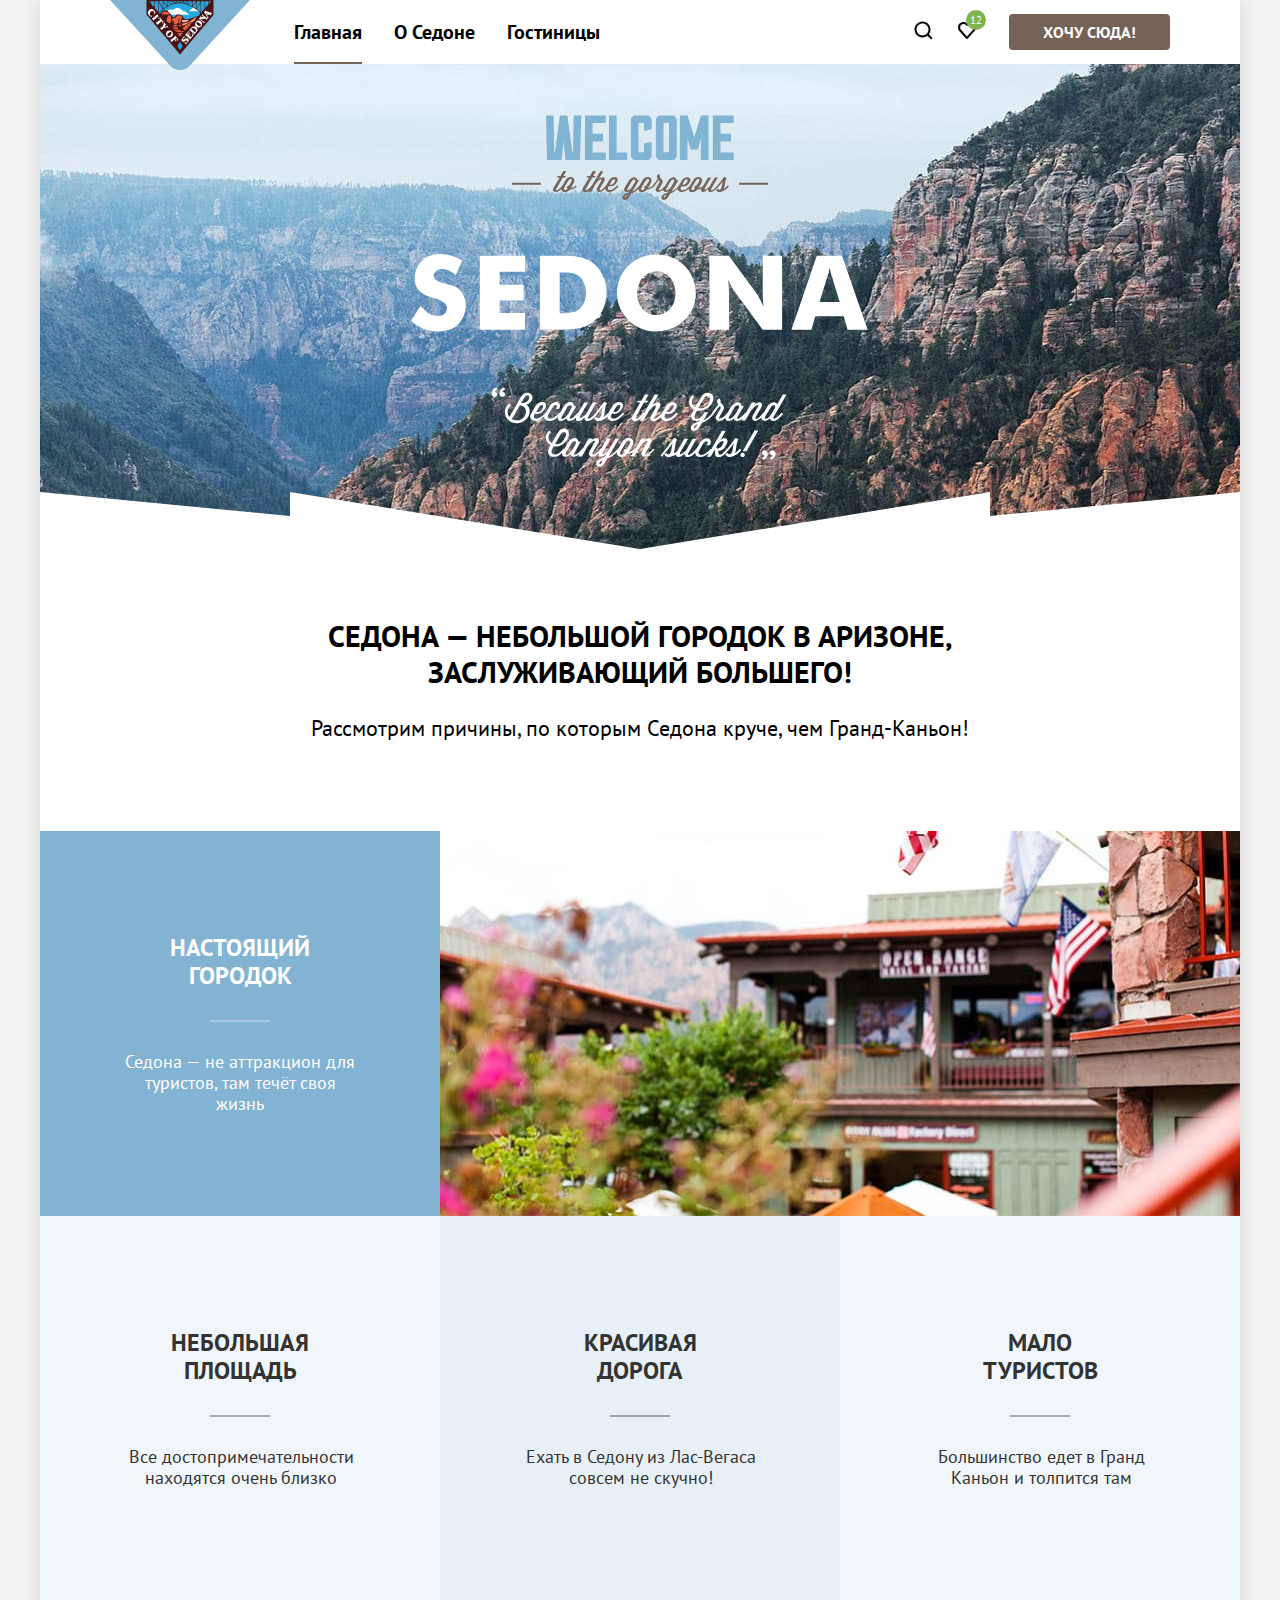
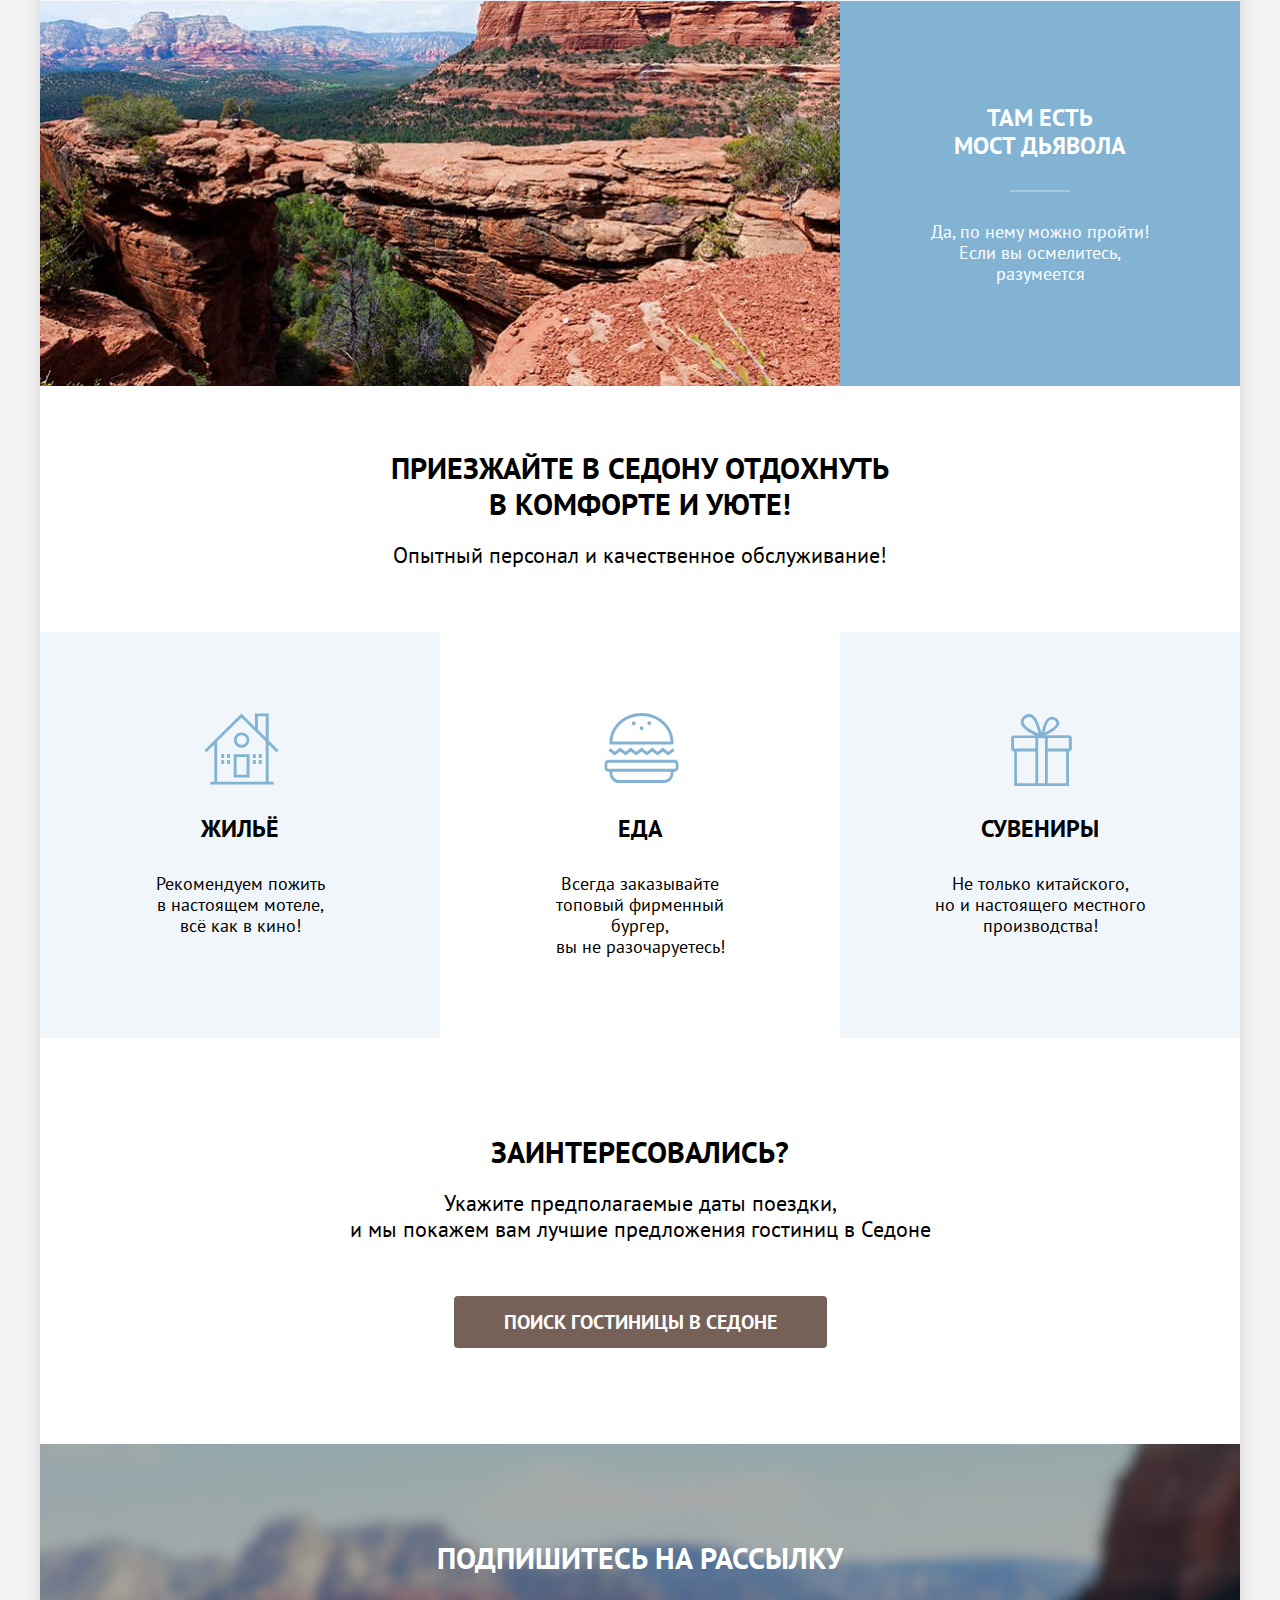
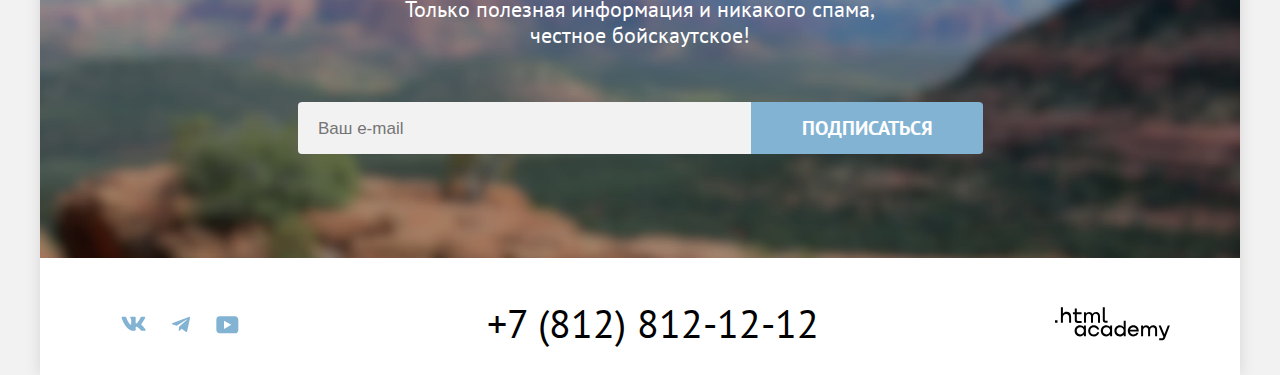
==== commit 824e1b75: "Merge pull request #2 from Pavel-Pokamestov/master" ====
--- a/index.html
+++ b/index.html
@@ -227,9 +227,9 @@
         </button>
 
         <section class="modal-content">
-          <h2 class="modal-title">Поиск гостиницы в седоне</h2>
-
-          <form class="date-table" action="https://echo.htmlacademy.ru/" method="get">
+          <h2 class="modal-title">Поиск гостиницы в Седоне</h2>
+
+          <form class="date-table" action="https://echo.htmlacademy.ru/" method="post">
 
             <div class="modal-date">
               <label class="field-name" for="date-in">Дата Заезда: </label>
@@ -304,7 +304,7 @@
                 </div>
               </div>
             </div>
-            <button class="search-button" type="submit">Найти</button>
+            <button class="modal-search-button" type="submit">Найти</button>
           </form>
         </section>
       </div>
--- a/styles/styles.css
+++ b/styles/styles.css
@@ -146,6 +146,9 @@
   color: rgba(0, 0, 0, 0.5);
 }
 
+.navigation-link:disabled {
+  opacity: 0.3;
+}
 
 .navigation-link-active::after {
   content: "";
@@ -162,7 +165,6 @@
   fill: #000000;
 }
 
-
 .icon-button-search {
   display: block;
   min-width: 20px;
@@ -174,6 +176,10 @@
 .icon-button-search:hover .navigation-icon,
 .icon-button-search:focus .navigation-icon {
   fill: rgba(0, 0, 0, 0.5);
+}
+
+.icon-button-search:disabled {
+  opacity: 0.3;
 }
 
 .icon-button-favor {
@@ -189,6 +195,10 @@
 .icon-button-favor:hover .navigation-icon,
 .icon-button-favor:focus .navigation-icon {
   fill: rgba(0, 0, 0, 0.5);
+}
+
+.icon-button-favor:disabled {
+  opacity: 0.3;
 }
 
 .icon-counter {
@@ -218,12 +228,17 @@
 
 .navigation-button:hover,
 .navigation-button:focus {
-  background: rgba(97, 80, 72, 1);
+  background-color: rgba(97, 80, 72, 1);
 }
 
 .navigation-button:active {
-  background: rgba(117, 97, 87, 1);
+  background-color: rgba(117, 97, 87, 1);
   color: rgba(255, 255, 255, 0.3);
+}
+
+.navigation-button:disabled {
+  background-color: #e5e5e5;
+  color: #ffffff;
 }
 
 /* main */
@@ -324,7 +339,6 @@
   background-color: rgba(255, 255, 255, 0.3);
 }
 
-
 .advantages-wrapper {
   display: flex;
   flex-direction: column;
@@ -385,6 +399,7 @@
 
 .features-list {
   display: flex;
+  flex-wrap: wrap;
   margin: 0;
   padding: 0;
   text-align: center;
@@ -486,12 +501,17 @@
 
 .search-button:hover,
 .search-button:focus {
-  background: rgba(97, 80, 72, 1);
+  background-color: rgba(97, 80, 72, 1);
 }
 
 .search-button:active {
-  background: rgba(117, 97, 87, 1);
+  background-color: rgba(117, 97, 87, 1);
   color: rgba(255, 255, 255, 0.3);
+}
+
+.search-button:disabled {
+  background-color: #e5e5e5;
+  color: #ffffff;
 }
 
 
@@ -552,6 +572,19 @@
   border: none;
   border-radius: 4px 0 0 4px;
   background-color: #f2f2f2;
+}
+
+.field:hover {
+  background: #e6e6e6;
+}
+
+.field:focus {
+  background: #e6e6e6;
+  outline: 3px solid #83b3d3;
+}
+
+.field:disabled {
+  opacity: 0.3;
 }
 
 .email-button {
@@ -566,12 +599,17 @@
 
 .email-button:hover,
 .email-button:focus {
-  background: rgba(104, 162, 202, 1);
+  background-color: rgba(104, 162, 202, 1);
 }
 
 .email-button:active {
   background-color: rgba(130, 179, 211, 1);
   color: rgba(255, 255, 255, 0.3);
+}
+
+.email-button:disabled {
+  background-color: #e5e5e5;
+  color: #ffffff;
 }
 
 
@@ -653,6 +691,7 @@
 /* поиск  */
 
 .select {
+  background-color: #44777d;
   color: #ffffff;
   background-image: url("../images/catalog/catalog-background.jpg");
   background-size: cover;
@@ -735,6 +774,10 @@
   opacity: 0.3;
 }
 
+.breadcrumbs-title:disabled,
+.breadcrumbs-home-img:disabled {
+  opacity: 0.3;
+}
 
 /*  Выбор по параметрам */
 
@@ -806,7 +849,15 @@
   opacity: 0.6;
 }
 
+.control-label:focus {
+  outline: 3px solid rgba(131, 179, 211, 1)
+}
+
 .control-label:active {
+  opacity: 0.3;
+}
+
+.control-label:disabled {
   opacity: 0.3;
 }
 
@@ -862,7 +913,6 @@
   cursor: pointer;
 }
 
-
 .control-label-housing::after {
   content: "";
   position: absolute;
@@ -881,7 +931,15 @@
   opacity: 0.6;
 }
 
+.control-label-housing:focus {
+  outline: 3px solid rgba(131, 179, 211, 1)
+}
+
 .control-label-housing:active {
+  opacity: 0.3;
+}
+
+.control-label-housing:disabled {
   opacity: 0.3;
 }
 
@@ -945,6 +1003,19 @@
 .catalog-filter-input::-webkit-inner-spin-button {
   appearance: none;
   margin: 0;
+}
+
+.catalog-filter-input:hover {
+  background: #e6e6e6;
+}
+
+.catalog-filter-input:focus {
+  background: #e6e6e6;
+  outline: 3px solid #83b3d3;
+}
+
+.catalog-filter-input:disabled {
+  opacity: 0.3;
 }
 
 .input-text {
@@ -979,6 +1050,28 @@
   cursor: pointer;
 }
 
+.range-toggle:hover {
+  box-shadow: 0 4px 10px 0 rgba(0, 0, 0, 0.25);
+}
+
+.range-toggle:focus {
+  background-color: #ffffff;
+  outline: 3px solid #83b3d3;
+  border-radius: 5px;
+  box-shadow: 0 4px 10px 0 rgba(0, 0, 0, 0.25);
+}
+
+.range-toggle:active {
+  background-color: #ffffff;
+  outline: 2px solid #83b3d3;
+  border-radius: 5px;
+  box-shadow: 0 7px 15px 0 rgba(0, 0, 0, 0.4);
+}
+
+.range-toggle:disabled {
+  opacity: 0.3;
+}
+
 .toggle-min {
   top: -10px;
   left: 0;
@@ -1011,6 +1104,20 @@
   padding: 8px 50px;
   border-radius: 4px;
 }
+.apply:hover,
+.apply:focus {
+  background-color: #68a2ca;
+}
+
+.apply:active {
+  background-color: #68a2ca;
+  color: rgba(255, 255, 255, 0.3);
+}
+
+.apply:disabled {
+  background-color: #e5e5e5;
+  color: rgba(255, 255, 255, 0.3);
+}
 
 .reset {
   font-weight: 700;
@@ -1020,6 +1127,7 @@
   border: none;
   background-color: transparent;
   padding: 8px 50px;
+  border-radius: 4px;
 }
 
 .reset:hover {
@@ -1027,11 +1135,16 @@
 }
 
 .reset:active {
-  opacity: 0.3;
+  color: rgba(255, 255, 255, 0.3);
 }
 
 .reset:focus {
   outline: 2px solid #68a2ca;
+  border-radius: 4px;
+}
+
+.reset:disabled {
+  color: rgba(255, 255, 255, 0.1)
 }
 
 /* каталог  */
@@ -1092,6 +1205,7 @@
   font-weight: 400;
   line-height: 21px;
   text-align: left;
+  background-color: #ffffff;
   color: #333333;
   width: 290px;
   padding: 13px 52px 13px 20px;
@@ -1107,6 +1221,12 @@
   outline: 2px solid #68a2ca;
 }
 
+.select-control:disabled {
+  color: rgba(0, 0, 0, 0.3);
+  outline: 2px solid rgba(0, 0, 0, 0.3)
+}
+
+
 /* тип отображения  */
 
 .view {
@@ -1126,6 +1246,11 @@
   border-radius: 4px;
 }
 
+.current-view {
+  outline: 2px solid #000000;
+  border-radius: 4px;
+}
+
 .view-item:hover,
 .view-item:active {
   outline: 2px solid #000000;
@@ -1135,6 +1260,9 @@
   outline: 2px solid #68a2ca;
 }
 
+.view-item:disabled {
+  opacity: 0.3;
+}
 
 /* каталог гостиниц */
 
@@ -1217,8 +1345,14 @@
   color: rgba(255, 255, 255, 0.3);
 }
 
+.hotel-card-title-detail:disabled {
+  background-color: rgba(229, 229, 229, 1);
+}
+
 .hotel-card-title-favour {
+  font-weight: 700;
   font-size: 16px;
+  line-height: 20px;
   font-family: inherit;
   color: #ffffff;
   background-color: #82b3d3;
@@ -1232,17 +1366,21 @@
 
 .hotel-card-title-favour:hover,
 .hotel-card-title-favour:focus {
-  background: #68a2ca;
-
+  background-color: #68a2ca;
 }
 
 .hotel-card-title-favour:active {
   color: rgba(255, 255, 255, 0.3);
-  ;
+}
+
+.hotel-card-title-favour:disabled {
+  background-color: rgba(229, 229, 229, 1);
 }
 
 .hotel-card-title-favour-now {
+  font-weight: 700;
   font-size: 16px;
+  line-height: 20px;
   font-family: inherit;
   color: #ffffff;
   background-color: #7db54f;
@@ -1256,33 +1394,47 @@
 
 .hotel-card-title-favour-now:hover,
 .hotel-card-title-favour-now:focus {
-  background: #6c9e42;
-
+  background-color: #6c9e42;
 }
 
 .hotel-card-title-favour-now:active {
   color: rgba(255, 255, 255, 0.3);
-  ;
+}
+
+.hotel-card-title-favour-now:disabled {
+  background-color: rgba(229, 229, 229, 1);
 }
 
 .hotel-card-stars {
-  display: flex;
-  align-items: center;
-  margin-top: 10px;
-}
-
-.stars-list{
-  display: flex;
-  gap: 6px;
-  padding-left: 22px;
-  list-style-image: url("../images/catalog/star.svg");
-  width: 140px;
-  list-style-type: none;
-}
-
-.stars-item{
-  width: 18px;
-  height: 18px;
+  margin: 0;
+  background-image: url("../images/catalog/star.svg");
+  background-repeat: space no-repeat;
+  background-size: 18px 18px;
+  background-position: center;
+}
+
+.stars-text {
+  padding-top: 1px;
+}
+
+.star-one {
+  width: 35px;
+}
+
+.star-two {
+  width: 42px;
+}
+
+.star-three {
+  width: 66px;
+}
+
+.star-four {
+  width: 89px;
+}
+
+.star-five {
+  width: 105px;
 }
 
 .hotel-card-rating {
@@ -1347,6 +1499,11 @@
   opacity: 0.3;
 }
 
+.pagination-link:disabled {
+  opacity: 0.3;
+}
+
+
 /* модальное окно */
 
 .modal-container {
@@ -1427,7 +1584,7 @@
   width: 137px;
 }
 
-.search-button {
+.modal-search-button {
   font-family: inherit;
   user-select: none;
   font-weight: 700;
@@ -1445,14 +1602,18 @@
   cursor: pointer;
 }
 
-.search-button:hover,
-.search-button:focus {
+.modal-search-button:hover,
+.modal-search-button:focus {
   background-color: #68a2ca;
 }
 
-.search-button:active {
+.modal-search-button:active {
   background-color: #68a2ca;
   color: rgba(255, 255, 255, 0.3);
+}
+
+.modal-search-button:disabled {
+  background-color: rgba(229, 229, 229, 1);
 }
 
 .calendar {
@@ -1473,9 +1634,17 @@
   background-size: 20px 20px;
 }
 
-.calendar:hover,
+.calendar:hover {
+  background-color: #e6e6e6;
+}
+
 .calendar:focus {
-  background-color: #e6e6e6;
+  outline: 3px solid #83b3d3;
+  border-radius: 4px;
+}
+
+.calendar:disabled {
+  opacity: 0.3;
 }
 
 .modal-date {
@@ -1545,6 +1714,12 @@
   fill-opacity: 0.2;
 }
 
+.less:disabled,
+.more:disabled {
+  fill: #000000;
+  fill-opacity: 0.2;
+}
+
 .button-wrapper {
   display: flex;
   background-color: #f2f2f2;
@@ -1557,7 +1732,6 @@
   justify-content: space-between;
   margin-bottom: 48px;
 }
-
 
 .guests {
   display: flex;
